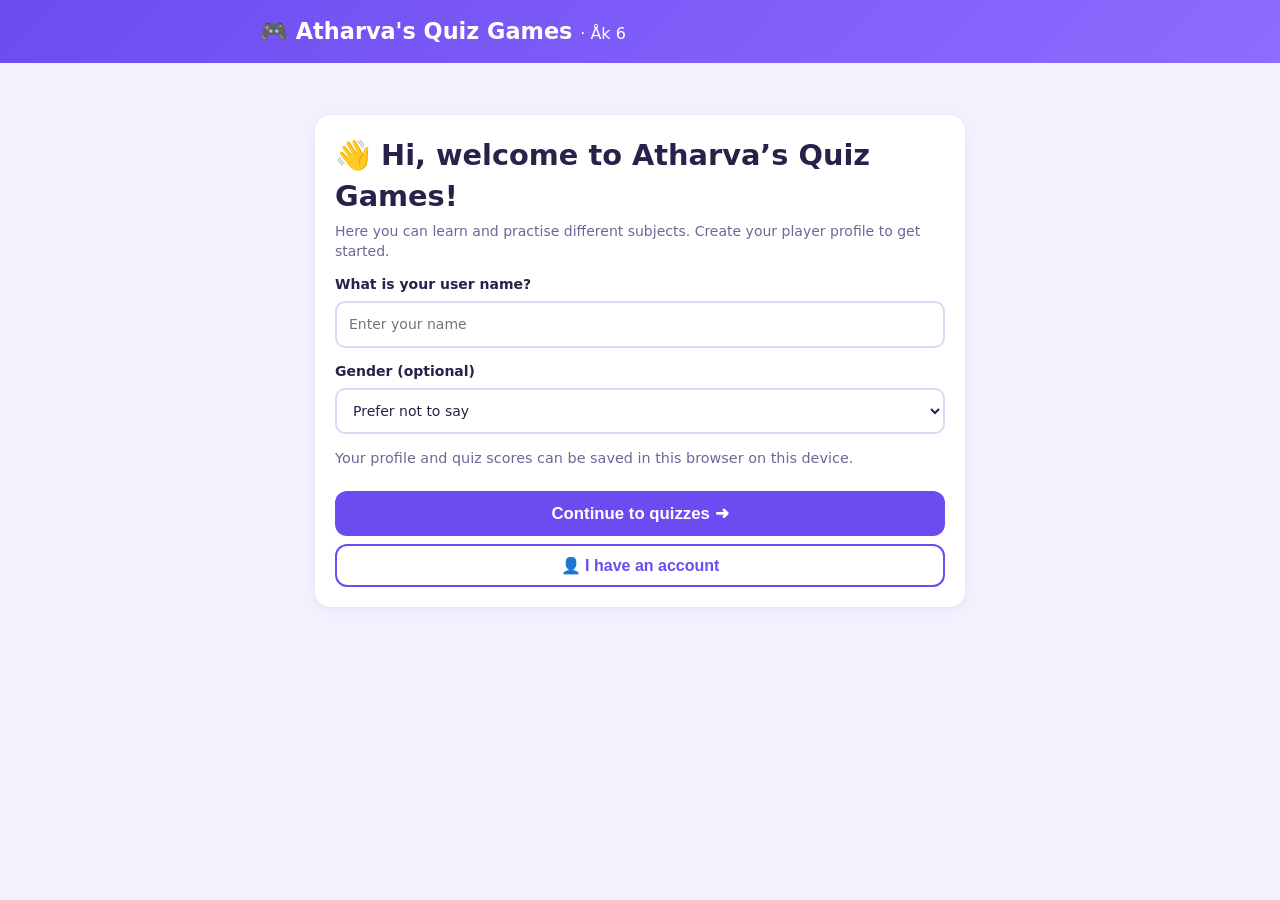
==== Atharva's Quiz Games.html @ 9f33b309 "Add files via upload" ====
<!doctype html><html><head><meta charset=utf8><meta name=viewport content="width=device-width,initial-scale=1"><style>:root{color-scheme:light}body{margin:0;padding:0;font:14px -apple-system,BlinkMacSystemFont,sans-serif;background:#fff;color:#000}img{max-width:100%}[hidden]:not([hidden=until-found i]){display:none!important}</style></head><body>
<!doctype html>
<html lang="en">
<head>
<meta charset="utf-8">
<meta name="viewport" content="width=device-width, initial-scale=1">
<title>Atharva's Quiz Games</title>
<style>
  :root{
    --bg:#f4f1ff; --card:#ffffff; --ink:#26224a; --muted:#6b6896;
    --brand:#6c4cf1; --brand-dark:#5338d1; --good:#1c9c5b; --good-bg:#e5f7ee;
    --bad:#d6403a; --bad-bg:#fdeceb; --line:#dcd7f5;
  }
  *{box-sizing:border-box}
  body{margin:0;font-family:system-ui,-apple-system,"Segoe UI",Roboto,sans-serif;background:var(--bg);color:var(--ink);line-height:1.4}
  header{background:linear-gradient(135deg,#6c4cf1,#8f6bff);color:#fff;padding:16px 20px}
  .top{max-width:760px;margin:0 auto;display:flex;flex-wrap:wrap;gap:12px;align-items:center;justify-content:space-between}
  h1{margin:0;font-size:1.4rem}
  .player{display:flex;align-items:center;gap:8px;background:rgba(255,255,255,.18);padding:8px 12px;border-radius:12px}
  .player label{font-size:.9rem}
  .player input{border:0;border-radius:8px;padding:8px 10px;font-size:1rem;width:170px;max-width:42vw}
  main{max-width:760px;margin:0 auto;padding:20px 16px 60px}
  .card{background:var(--card);border-radius:16px;padding:20px;box-shadow:0 2px 10px rgba(60,40,140,.08);margin-bottom:16px}
  h2{margin:0 0 6px}
  .sub{color:var(--muted);margin:0 0 14px}
  .menu-grid{display:grid;grid-template-columns:repeat(auto-fit,minmax(220px,1fr));gap:12px}
  .menu-item{border:2px solid var(--line);border-radius:14px;padding:16px;background:#fff;text-align:left;cursor:pointer;font:inherit;color:inherit}
  .menu-item:hover{border-color:var(--c,var(--brand));transform:translateY(-1px)}
  .menu-item .tag{display:inline-block;background:var(--c,var(--brand));color:#fff;font-size:.75rem;font-weight:700;padding:2px 8px;border-radius:99px;margin-bottom:6px}
  .menu-item strong{display:block;font-size:1.1rem}
  .menu-item span.d{color:var(--muted);font-size:.9rem}
  .q{border:2px solid var(--line);border-radius:14px;padding:14px;margin-bottom:14px}
  .q.right{border-color:var(--good);background:var(--good-bg)}
  .q.wrong{border-color:var(--bad);background:var(--bad-bg)}
  .q-title{font-size:1.2rem;font-weight:700;margin-bottom:10px}
  #readingPassage{border-left:5px solid #2b7bd9;background:var(--card, #fff)}
  .q-title small{display:block;color:var(--muted);font-weight:600;font-size:.85rem;margin-bottom:2px}
  .opts{display:grid;grid-template-columns:1fr 1fr;gap:10px}
  .opt{display:flex;align-items:center;gap:8px;border:2px solid var(--line);border-radius:12px;padding:12px;background:#fff;cursor:pointer;font-size:1.05rem}
  .opt:hover{border-color:var(--brand)}
  .opt input{accent-color:var(--brand);width:18px;height:18px;flex:none}
  .opt.selected{border-color:var(--brand);background:#efeaff}
  .opt.correct{border-color:var(--good);background:#d3f2e2}
  .opt.incorrect{border-color:var(--bad);background:#fbd9d7}
  .locked .opt{cursor:default}
  .fb{margin-top:10px;font-weight:600}
  .fb.good{color:var(--good)} .fb.bad{color:var(--bad)}
  button.primary{background:var(--brand);color:#fff;border:0;border-radius:12px;padding:12px 22px;font-size:1.05rem;font-weight:700;cursor:pointer}
  button.primary:hover{background:var(--brand-dark)}
  button.primary:disabled{opacity:.5;cursor:not-allowed}
  button.ghost{background:#fff;color:var(--brand);border:2px solid var(--brand);border-radius:12px;padding:10px 18px;font-size:1rem;font-weight:700;cursor:pointer}
  .actions{display:flex;flex-wrap:wrap;gap:10px;align-items:center}
  .hint{color:var(--muted);font-size:.95rem}
  .score{font-size:2.2rem;font-weight:800;margin:4px 0}
  .review li{margin-bottom:8px}
  .pad-tools{display:flex;flex-wrap:wrap;gap:8px;align-items:center;margin-bottom:10px}
  .sw{width:32px;height:32px;border-radius:50%;border:3px solid #fff;box-shadow:0 0 0 2px var(--line);cursor:pointer;padding:0}
  .sw.active{box-shadow:0 0 0 3px var(--brand)}
  .tbtn{border:2px solid var(--line);background:#fff;border-radius:10px;padding:6px 10px;font:inherit;font-size:.9rem;cursor:pointer;color:inherit}
  .tbtn.active{border-color:var(--brand);background:#efeaff}
  #padCanvas{display:block;width:100%;height:300px;background:#fff;border:2px dashed var(--line);border-radius:12px;touch-action:none;cursor:crosshair}
  .hidden{display:none}
  .welcome{max-width:650px;margin:32px auto}
  .welcome h2{font-size:1.8rem}
  .welcome label{display:block;font-weight:700;margin:14px 0 6px}
  .welcome input,.welcome select{width:100%;padding:12px;border:2px solid var(--line);border-radius:10px;font:inherit;background:#fff;color:var(--ink)}
  .welcome .small{font-size:.9rem;color:var(--muted)}
  .dash-nav{display:flex;flex-wrap:wrap;gap:8px;margin:0 0 16px}
  .stat-grid{display:grid;grid-template-columns:repeat(auto-fit,minmax(130px,1fr));gap:10px;margin:14px 0}
  .stat{background:#f3efff;border:1px solid var(--line);border-radius:12px;padding:14px}
  .stat strong{display:block;font-size:1.5rem}
  .data-table{width:100%;border-collapse:collapse;margin-top:12px}
  .data-table th,.data-table td{text-align:left;padding:10px 8px;border-bottom:1px solid var(--line)}
  .bar{height:12px;background:#e6e0ff;border-radius:99px;overflow:hidden;margin:8px 0}
  .bar span{display:block;height:100%;background:var(--brand);width:0%}
  @media (max-width:520px){.opts{grid-template-columns:1fr}}
.profile-avatar-wrap{display:flex;align-items:center;gap:14px;margin:10px 0 18px}.profile-avatar{width:76px;height:76px;border-radius:50%;object-fit:cover;border:3px solid var(--line)}.leader-avatar{width:42px;height:42px;border-radius:50%;object-fit:cover;vertical-align:middle}
  .acct{display:flex;align-items:center;gap:12px;border:2px solid var(--line);border-radius:12px;padding:10px;margin:8px 0;background:#fff}
  .acct img{width:48px;height:48px;border-radius:50%;object-fit:cover;flex:none}
  .acct .grow{flex:1;min-width:0}
  .acct.now{border-color:var(--brand);background:#efeaff}
  button.danger{background:#d6403a;color:#fff;border:0;border-radius:12px;padding:12px 22px;font-size:1.05rem;font-weight:700;cursor:pointer}
  button.danger:hover{background:#b8322d}
</style>
</head>
<body>
<header>
  <div class="top">
    <h1>🎮 Atharva's Quiz Games <span style="font-weight:400;font-size:1rem">· Åk 6</span></h1>
    <div class="player hidden" id="headerPlayer">
      <label for="playerName">👤 Player:</label>
      <input id="playerName" type="text" maxlength="30" placeholder="Type your name" autocomplete="off">
      <button type="button" id="switchAccountBtn" class="tbtn">👥 Accounts</button>
    </div>
  </div>
</header>

<main>
  <section id="welcome" class="card welcome">
    <h2>👋 Hi, welcome to Atharva’s Quiz Games!</h2>
    <p class="sub">Here you can learn and practise different subjects. Create your player profile to get started.</p>
    <form id="profileForm">
      <label for="welcomeName">What is your user name?</label>
      <input id="welcomeName" type="text" maxlength="30" placeholder="Enter your name" autocomplete="nickname" required>
      <label for="welcomeGender">Gender (optional)</label>
      <select id="welcomeGender">
        <option value="">Prefer not to say</option>
        <option value="Girl">Girl</option>
        <option value="Boy">Boy</option>
        <option value="Non-binary">Non-binary</option>
        <option value="Self-describe">I’d like to describe it myself</option>
      </select>
      <div id="selfGenderWrap" class="hidden">
        <label for="selfGender">How would you like to describe it?</label>
        <input id="selfGender" type="text" maxlength="30" placeholder="Optional">
      </div>
      <p class="small">Your profile and quiz scores can be saved in this browser on this device.</p>
      <button class="primary" id="continueBtn" type="submit" style="width:100%;margin-top:8px">Continue to quizzes ➜</button>
      <button class="ghost" id="haveAccountBtn" type="button" style="width:100%;margin-top:8px">👤 I have an account</button>
    </form>
    <div id="accountsBox" class="hidden" style="margin-top:18px">
      <h3 style="margin:0 0 4px">👥 Accounts on this device</h3>
      <p class="small">Tap an account to open it. New accounts you make are added here, and the old ones stay saved.</p>
      <div id="accountsList"></div>
      <h3 style="margin:18px 0 4px">🌍 All players</h3>
      <p class="small" id="onlineNote">Connecting…</p>
      <div id="onlineList"></div>
    </div>
  </section>

  <div id="appContent" class="hidden">
  <section id="menu" class="card">
    <h2 id="greeting">Choose a quiz</h2>
    <p class="sub" id="menuSub">Pick a subject to start. 10 questions, no timer – take your time!</p>
    <button class="ghost hidden" id="subjectsBtn" type="button" style="margin-bottom:14px">⬅ All subjects</button>
    <div class="dash-nav" aria-label="Player dashboard">
      <button class="ghost" type="button" data-panel="leaderboardPanel">🏆 Leaderboard</button>
      <button class="ghost" type="button" data-panel="xpPanel">⭐ XP & Levels</button>
      <button class="ghost" type="button" data-panel="profilePanel">👤 My Profile</button>
      <button class="ghost" type="button" data-panel="progressPanel">📊 My Progress</button>
    </div>
    <div class="menu-grid" id="menuGrid"></div>
  </section>

  <section id="dashboardPanel" class="card hidden">
    <div class="actions" style="justify-content:space-between"><h2 id="panelTitle">My dashboard</h2><button class="ghost" type="button" id="dashboardBack">⬅ Back to quizzes</button></div>
    <p class="sub" id="panelSub"></p>
    <div id="panelContent"></div>
  </section>

  <section id="quiz" class="hidden">
    <div class="card">
      <h2 id="quizTitle"></h2>
      <p class="sub" id="quizIntro"></p>
    </div>
    <div id="readingPassage" class="card hidden" style="margin-bottom:14px"><h3 id="readingTitle" style="margin-top:0"></h3><p id="readingText" style="white-space:pre-line;line-height:1.75;margin-bottom:0"></p></div>
    <form id="quizForm" onsubmit="return false"></form>
    <div class="card hidden" id="padCard">
      <h3 style="margin:0 0 10px">✏️ Sketch pad</h3>
      <div class="pad-tools">
        <button type="button" class="sw active" data-color="#26224a" style="background:#26224a" aria-label="Black pen"></button>
        <button type="button" class="sw" data-color="#d6403a" style="background:#d6403a" aria-label="Red pen"></button>
        <button type="button" class="sw" data-color="#2b7bd9" style="background:#2b7bd9" aria-label="Blue pen"></button>
        <button type="button" class="sw" data-color="#1c9c5b" style="background:#1c9c5b" aria-label="Green pen"></button>
        <button type="button" class="tbtn active" data-size="3">Thin</button>
        <button type="button" class="tbtn" data-size="6">Medium</button>
        <button type="button" class="tbtn" data-size="12">Thick</button>
        <button type="button" class="tbtn" id="padErase">🧽 Eraser</button>
        <button type="button" class="tbtn" id="padClear">🗑 Clear</button>
      </div>
      <canvas id="padCanvas"></canvas>
    </div>
    <div class="card actions">
      <button class="ghost hidden" id="backBtn" type="button">⬅ Back</button>
      <button class="primary" id="nextBtn" type="button" disabled>Next ➡</button>
      <button class="primary hidden" id="checkBtn" type="button" disabled>✅ Check answers</button>
      <button class="ghost hidden" id="againBtn" type="button">🔄 New quiz</button>
      <button class="ghost" id="padBtn" type="button">✏️ Sketch pad</button>
      <button class="ghost" id="menuBtn" type="button">⬅ Menu</button>
      <span class="hint" id="progress"></span>
    </div>
    <div class="card hidden" id="result">
      <div class="hint" id="resultName"></div>
      <div class="score" id="resultScore"></div>
      <p id="resultMsg"></p>
      <div id="reviewBox" class="hidden">
        <h3>Correct answers for your mistakes</h3>
        <ul class="review" id="reviewList"></ul>
      </div>
    </div>
  </section>
  </div>
</main>

<script>
(function(){
  var TOTAL = 10;
  var $ = function(id){ return document.getElementById(id); };
  var nameInput = $('playerName');
  var current = null, questions = [], checked = false;

  // ---------- helpers ----------
  function rnd(a, b){ return Math.floor(Math.random() * (b - a + 1)) + a; }
  function shuffle(arr){
    arr = arr.slice();
    for (var i = arr.length - 1; i > 0; i--) {
      var j = rnd(0, i), t = arr[i]; arr[i] = arr[j]; arr[j] = t;
    }
    return arr;
  }
  function fmt(n){ return n.toLocaleString('en-US'); }

  // ---------- question banks ----------
  // Each item: [question, correct answer, wrong 1, wrong 2, wrong 3]
  var BANKS = {};

  BANKS.no = [
    ["Vad kallas processen där växter omvandlar ljus, vatten och koldioxid till socker och syre?", "Fotosyntes", "Förbränning", "Avdunstning", "Matsmältning"],
    ["Vilken gas andas vi in som kroppen behöver?", "Syre", "Koldioxid", "Kväve", "Helium"],
    ["Vad kallas djur som bara äter växter?", "Växtätare", "Rovdjur", "Allätare", "Nedbrytare"],
    ["Vilket organ pumpar runt blodet i kroppen?", "Hjärtat", "Lungorna", "Levern", "Magsäcken"],
    ["Vid vilken temperatur kokar vatten (vid havsnivå)?", "100 °C", "90 °C", "80 °C", "120 °C"],
    ["Vad kallas det när vatten blir till is?", "Frysning", "Förångning", "Kondensation", "Smältning"],
    ["Vilken planet ligger närmast solen?", "Merkurius", "Venus", "Mars", "Jorden"],
    ["Vilken kraft drar föremål mot jordens mitt?", "Tyngdkraften", "Magnetism", "Friktion", "Elektricitet"],
    ["Vilken del av växten tar upp vatten ur jorden?", "Roten", "Bladet", "Blomman", "Stammen"],
    ["Vad står oftast först i en näringskedja?", "Växter", "Rovdjur", "Svampar", "Människor"],
    ["Vad bildas när solljus bryts i regndroppar?", "Regnbåge", "Åska", "Dimma", "Blixt"],
    ["Genom vilket av dessa kan ljud INTE färdas?", "Tomrum (vakuum)", "Luft", "Vatten", "Metall"],
    ["Vilket material leder elektricitet bra?", "Koppar", "Gummi", "Plast", "Trä"],
    ["Hur många ben har en insekt?", "6", "8", "4", "10"],
    ["I vilken enhet mäter man kraft?", "Newton", "Meter", "Gram", "Sekund"],
    ["Vad kallas tiden i livet då kroppen förändras från barn till vuxen?", "Puberteten", "Metamorfosen", "Växtperioden", "Fotosyntesen"],
    ["Vilken energiform har en cyklist som rullar fram?", "Rörelseenergi", "Lägesenergi", "Kärnenergi", "Ljusenergi"],
    ["Vilken energikälla är förnybar?", "Vindkraft", "Kol", "Olja", "Naturgas"],
    ["Vad kallas månens olika utseenden under en månad?", "Månfaser", "Årstider", "Solförmörkelser", "Tidvatten"],
    ["Vad orsakar årstiderna på jorden?", "Att jordaxeln lutar när jorden går runt solen", "Att jorden är närmare solen på sommaren", "Att månen flyttar sig", "Att solen blir starkare och svagare"]
  ];


  BANKS.biologi = [
    ["Vilken process gör att växter använder solljus för att bilda socker?", "Fotosyntes", "Förbränning", "Kondensation", "Nedbrytning"],
    ["Vilken del av växten tar främst upp vatten från marken?", "Rötterna", "Blommorna", "Bladen", "Frukten"],
    ["Vad kallas ett djur som äter både växter och djur?", "Allätare", "Växtätare", "Rovdjur", "Nedbrytare"],
    ["Vilken uppgift har lungorna?", "Att ta upp syre från luften", "Att pumpa runt blodet", "Att bryta ner maten", "Att rena blodet från alla ämnen"],
    ["Vad visar en näringskedja?", "Vem som äter vem i naturen", "Hur vatten rinner i en flod", "Hur väder förändras", "Hur berg bildas"],
    ["Vilka organismer hjälper till att bryta ner döda växter och djur?", "Svampar och bakterier", "Bara växtätare", "Bara fåglar", "Fjärilar och bin"],
    ["Vad kallas den plats där en art lever?", "Livsmiljö", "Kretslopp", "Näringsämne", "Klimatzon"],
    ["Vilket organ pumpar blod genom kroppen?", "Hjärtat", "Hjärnan", "Magsäcken", "Njurarna"],
    ["Vad är biologisk mångfald?", "Variationen av olika arter och livsmiljöer", "Antalet bilar i ett område", "Hur varmt det är på sommaren", "Mängden salt i havet"],
    ["Varför är pollinerande insekter viktiga för många växter?", "De hjälper växter att bilda frön och frukter", "De gör att växter inte behöver vatten", "De gör jorden till sten", "De hindrar allt fröbildande"]
  ];

  BANKS.fysik = [
    ["Vilken enhet används för att mäta kraft?", "Newton", "Meter", "Liter", "Gram"],
    ["Vad får en kompassnål att ställa in sig mot norr?", "Jordens magnetfält", "Ljudvågor", "Solens värme", "Lufttrycket"],
    ["Vilken energikälla är förnybar?", "Vindkraft", "Kol", "Olja", "Naturgas"],
    ["Vad behöver ljud för att kunna färdas?", "Ett material, till exempel luft eller vatten", "Alltid vakuum", "Bara solljus", "Bara elektricitet"],
    ["Vad händer med de flesta material när de värms upp?", "De utvidgar sig", "De försvinner", "De blir alltid magnetiska", "De får ingen förändring alls"],
    ["Vilken kraft gör att föremål faller mot marken?", "Tyngdkraft", "Friktion", "Magnetism", "Luftmotstånd"],
    ["Vad kallas energi som ett föremål har på grund av sin rörelse?", "Rörelseenergi", "Lägesenergi", "Kemisk energi", "Ljudenergi"],
    ["Vilket material leder elektricitet bra?", "Koppar", "Gummi", "Plast", "Torrt trä"],
    ["Vad händer med ljuset när det studsar mot en spegel?", "Det reflekteras", "Det fryser", "Det förvandlas till ljud", "Det försvinner alltid"],
    ["Varför har vi årstider på jorden?", "Jordaxeln lutar när jorden kretsar runt solen", "Månen täcker solen varje årstid", "Solen slocknar på vintern", "Jorden slutar rotera på vintern"]
  ];

  BANKS.kemi = [
    ["Vilka tre former kan vatten vanligtvis finnas i?", "Fast, flytande och gas", "Metall, sten och trä", "Syra, salt och sand", "Ljus, ljud och värme"],
    ["Vad kallas det när flytande vatten blir till vattenånga?", "Avdunstning", "Frysning", "Smältning", "Kondensation"],
    ["Vilket av följande är ett grundämne?", "Syre", "Vatten", "Koksalt", "Socker"],
    ["Vad är en blandning?", "Två eller flera ämnen som finns tillsammans", "Ett ämne som alltid består av en sorts atom", "Bara rent vatten", "Ett ämne utan partiklar"],
    ["Vad händer när is smälter?", "Den övergår från fast form till flytande form", "Den blir till syre", "Den övergår direkt till sten", "Den blir alltid varmare än kokande vatten"],
    ["Vilken gas behöver människor för cellernas förbränning?", "Syre", "Helium", "Vätgas", "Neon"],
    ["Vad är pH-skalan till för?", "Att beskriva hur surt eller basiskt något är", "Att mäta längd", "Att mäta ljudstyrka", "Att räkna atomer i ett rum"],
    ["Vilket ämne bildas när järn rostar tillsammans med syre och vatten?", "Rost", "Socker", "Koksalt", "Koldioxid"],
    ["Vad kallas ett ämne som består av bara en sorts atomer?", "Grundämne", "Lösning", "Blandning", "Legering"],
    ["Vilken metod kan användas för att skilja sand från vatten?", "Filtrering", "Magnetisering", "Frysning av sanden", "Ljudisolering"]
  ];

  BANKS.noak6 = [
    ["Vad är en atom?", "En mycket liten byggsten som ämnen består av", "En sorts cell som bara finns i växter", "En energikälla i vinden", "En del av en näringskedja"],
    ["Vad kallas det när vatten cirkulerar mellan hav, luft och land?", "Vattnets kretslopp", "Kretsloppet för järn", "Näringskedjan", "Fotosyntesen"],
    ["Vilken gas tar växter upp vid fotosyntesen?", "Koldioxid", "Helium", "Vätgas", "Neon"],
    ["Vad mäter man temperatur med?", "Termometer", "Våg", "Kompass", "Stoppur"],
    ["Vilket av dessa är ett exempel på en kemisk reaktion?", "Järn rostar", "Is smälter", "Vatten fryser", "Papper klipps i bitar"],
    ["Vad händer i en enkel elektrisk krets när strömbrytaren öppnas?", "Strömmen bryts", "Batteriet blir större", "Lampan får mer ström", "Ledningarna blir till magneter"],
    ["Vad är ett ekosystem?", "Levande organismer och deras miljö som samspelar", "Bara alla djur i en djurpark", "En karta över jordens berg", "Ett ämne i ett laboratorium"],
    ["Vad kallas en förändring där ett ämne blir ett annat ämne?", "Kemisk reaktion", "Smältning", "Avdunstning", "Ljudreflektion"],
    ["Vilken energiform kommer direkt från solen och kan få solceller att producera el?", "Ljusenergi", "Ljudenergi", "Rörelseenergi från månen", "Kärnenergi från jorden"],
    ["Vilket är ett sätt att minska människans klimatpåverkan?", "Använda energi effektivare och välja förnybar energi", "Slösa mer elektricitet", "Bränna mer kol", "Kasta allt avfall i naturen"]
  ];


  BANKS.geografi = [
    ["Vad visar en karta?", "Platser och områden", "Bara väder", "Bara historia", "Bara befolkning"],
    ["Vad kallas jordens modell?", "Globus", "Kompass", "Termometer", "Kikare"],
    ["Vilken världsdel ligger Sverige i?", "Europa", "Asien", "Afrika", "Sydamerika"],
    ["Vad är ekvatorn?", "En tänkt linje runt jordens mitt", "En flod i Europa", "Ett berg i Sverige", "En sorts karta"],
    ["Vad visar en kartas teckenförklaring?", "Vad symbolerna betyder", "Hur gammal kartan är", "Vem som bor där", "Vädret i morgon"],
    ["Vilket väderstreck ligger oftast överst på en vanlig karta?", "Norr", "Söder", "Öster", "Väster"],
    ["Vad är en naturresurs?", "Något från naturen som människor använder", "En sorts stad", "En karta över vägar", "Ett politiskt parti"],
    ["Vad kallas människor som flyttar från landsbygd till stad?", "Urbanisering", "Nederbörd", "Erosion", "Industrialisering"],
    ["Vilken är världens största ocean?", "Stilla havet", "Atlanten", "Indiska oceanen", "Norra ishavet"],
    ["Vad beskriver klimat?", "Vädret under lång tid", "Vädret just denna minut", "Bara vindstyrkan", "Bara temperaturen en dag"]
  ];

  BANKS.religion = [
    ["Vilka räknas ofta som de fem världsreligionerna?", "Kristendom, islam, judendom, hinduism och buddhism", "Kristendom, demokrati, islam, historia och hinduism", "Judendom, geografi, buddhism, fysik och islam", "Hinduism, kemi, islam, buddhism och politik"],
    ["Vad heter kristendomens heliga skrift?", "Bibeln", "Koranen", "Toran", "Vedaskrifterna"],
    ["Vad heter islams heliga bok?", "Koranen", "Bibeln", "Toran", "Tripitaka"],
    ["Vad heter judendomens heliga skrift?", "Toran", "Koranen", "Bibeln", "Tripitaka"],
    ["Vilken religion förknippas med högtiden Diwali?", "Hinduism", "Kristendom", "Judendom", "Islam"],
    ["Vad kallas buddhismens grundare?", "Buddha", "Jesus", "Muhammed", "Mose"],
    ["Vad är en moské?", "En plats där muslimer samlas för bön", "En judisk helig skrift", "En kristen högtid", "En buddhistisk symbol"],
    ["Vad är en synagoga?", "En judisk gudstjänstlokal", "En kyrka", "En moské", "Ett hinduiskt tempel"],
    ["Vad betyder religionsfrihet?", "Att människor får välja och utöva religion eller avstå", "Att alla måste ha samma religion", "Att religion bara får finnas hemma", "Att staten väljer religion åt alla"],
    ["Vad är en högtid?", "En särskild dag eller period som firas", "En typ av karta", "En lag i riksdagen", "En naturresurs"]
  ];

  BANKS.hallbar = [
    ["Vad betyder hållbar utveckling?", "Att möta dagens behov utan att förstöra framtida generationers möjligheter", "Att använda alla resurser så snabbt som möjligt", "Att bara bygga fler vägar", "Att sluta samarbeta mellan länder"],
    ["Vilka brukar vara de tre delarna av hållbar utveckling?", "Ekologisk, social och ekonomisk", "Lokal, digital och historisk", "Varm, kall och tempererad", "Politisk, geografisk och språklig"],
    ["Vilket är ett exempel på återbruk?", "Använda en sak igen i stället för att slänga den", "Köpa nytt varje dag", "Slänga allt i restavfall", "Låta lampor vara tända i tomma rum"],
    ["Vilken energikälla är förnybar?", "Vindkraft", "Kol", "Olja", "Naturgas"],
    ["Varför är biologisk mångfald viktig?", "Den hjälper ekosystem att fungera och bli mer tåliga", "Den gör att alla arter blir likadana", "Den stoppar allt väder", "Den gör naturresurser obegränsade"],
    ["Vad kan minska matsvinn?", "Planera inköp och ta vara på rester", "Köpa mer mat än man behöver", "Slänga mat efter varje måltid", "Förvara all mat utan hänsyn till datum"],
    ["Vad är en växthusgas?", "En gas som håller kvar värme i atmosfären", "En gas som bara finns i växthus", "En gas som stoppar allt solljus", "En gas som gör vatten till salt"],
    ["Vilket transportsätt ger oftast lägre utsläpp per person på korta resor?", "Gå eller cykla", "Åka ensam i bil", "Flyga", "Köra motorcykel ensam"],
    ["Vad innebär rättvis handel i stora drag?", "Att försöka ge producenter rimliga villkor och ersättning", "Att alltid välja den billigaste varan", "Att stoppa all handel", "Att bara köpa lokala saker"],
    ["Vilket av FN:s globala mål handlar om rent vatten och sanitet?", "Mål 6", "Mål 2", "Mål 10", "Mål 16"]
  ];

  BANKS.ak6 = [
    ["Vad heter Sveriges lagstiftande församling?", "Riksdagen", "Regeringen", "Högsta domstolen", "Polisen"],
    ["Hur ofta hålls val till Sveriges riksdag?", "Vart fjärde år", "Varje år", "Vartannat år", "Vart sjätte år"],
    ["Vad innebär demokrati?", "Folket kan påverka genom val och andra demokratiska rättigheter", "En person bestämmer allt", "Ingen får uttrycka åsikter", "Lagar gäller bara ibland"],
    ["Vad handlar barnkonventionen om?", "Barns rättigheter", "Regler för handel mellan vuxna", "Hur man ritar kartor", "Regler för sport"],
    ["Ungefär när var vikingatiden i Norden?", "800–1050 e.Kr.", "100–400 f.Kr.", "1500–1700", "1900-talet"],
    ["Vilken kung blev kung i Sverige år 1523?", "Gustav Vasa", "Karl XII", "Oscar II", "Gustav III"],
    ["Vad kallas perioden då fabriker och maskiner förändrade samhället?", "Industrialiseringen", "Vikingatiden", "Medeltiden", "Istiden"],
    ["Vad är en kommun?", "Ett lokalt område med egen politisk styrning", "En världsdel", "En domstol i hela Europa", "En religion"],
    ["Vad är FN:s huvudsyfte?", "Att främja fred och samarbete mellan länder", "Att bestämma alla länders lagar", "Att styra alla skolor", "Att ordna alla val"],
    ["Vad betyder mänskliga rättigheter?", "Grundläggande rättigheter som alla människor har", "Rättigheter som bara vissa människor har", "Regler som bara gäller barn", "Lagar som bara gäller i Sverige"]
  ];

  BANKS.so = [
    ["Vad heter Sveriges huvudstad?", "Stockholm", "Göteborg", "Malmö", "Uppsala"],
    ["Vilken är Sveriges största sjö?", "Vänern", "Vättern", "Mälaren", "Siljan"],
    ["Vilket hav ligger öster om Sverige?", "Östersjön", "Nordsjön", "Atlanten", "Medelhavet"],
    ["Vad heter Sveriges högsta berg?", "Kebnekaise", "Åreskutan", "Sylarna", "Städjan"],
    ["Vilket folk har traditionellt arbetat som renskötare i norra Sverige?", "Samerna", "Finnarna", "Romerna", "Vikingarna"],
    ["Ungefär när var vikingatiden?", "800–1050 e.Kr.", "100–400 f.Kr.", "1500–1700", "1900-talet"],
    ["Vilken kung blev Sveriges kung 1523?", "Gustav Vasa", "Karl XII", "Gustav II Adolf", "Oscar II"],
    ["Hur ofta är det val till riksdagen?", "Vart fjärde år", "Varje år", "Vart tionde år", "Vart andra år"],
    ["Vad heter Sveriges lagstiftande församling?", "Riksdagen", "Regeringen", "Kommunfullmäktige", "Högsta domstolen"],
    ["Vem är Sveriges statschef?", "Kungen", "Statsministern", "Talmannen", "Landshövdingen"],
    ["Vad är Norges huvudstad?", "Oslo", "Bergen", "Helsingfors", "Köpenhamn"],
    ["Vad är Finlands huvudstad?", "Helsingfors", "Åbo", "Tammerfors", "Reykjavik"],
    ["Hur många kontinenter brukar man räkna?", "7", "5", "6", "9"],
    ["Vilken kontinent är störst till ytan?", "Asien", "Afrika", "Europa", "Nordamerika"],
    ["Vad är FN:s huvuduppgift?", "Att arbeta för fred och samarbete mellan länder", "Att sälja varor", "Att arrangera OS", "Att bestämma Sveriges lagar"],
    ["Vad handlar barnkonventionen om?", "Att alla barn har rättigheter", "Att barn måste arbeta", "Att bara pojkar får gå i skolan", "Att barn bestämmer lagarna"],
    ["Vad kallas ett styrelseskick där folket väljer ledare genom val?", "Demokrati", "Diktatur", "Anarki", "Envälde"],
    ["Vad heter judendomens heliga skrift?", "Toran", "Koranen", "Bibeln", "Vedaskrifterna"],
    ["Vad heter islams heliga bok?", "Koranen", "Bibeln", "Toran", "Tripitaka"],
    ["Vilken religion grundades av Buddha?", "Buddhism", "Hinduism", "Islam", "Kristendom"],
    ["Vilket land har Paris som huvudstad?", "Frankrike", "Italien", "Spanien", "Tyskland"],
    ["Hur många län är Sverige indelat i?", "21", "15", "25", "30"],
    ["Vad kallas perioden på 1800-talet då fabriker och maskiner tog över i Sverige?", "Industrialiseringen", "Vikingatiden", "Istiden", "Stormaktstiden"]
  ];

  BANKS.svenska = [
    ["Vilket ord är ett substantiv?", "bord", "springa", "snabb", "snabbt"],
    ["Vilket ord är ett verb?", "springer", "hund", "grön", "under"],
    ["Vilket ord är ett adjektiv?", "stor", "bil", "ätit", "och"],
    ["Vilket ord betyder ungefär samma som \"glad\"?", "lycklig", "ledsen", "arg", "trött"],
    ["Vad är motsatsen till \"stark\"?", "svag", "snabb", "stor", "hård"],
    ["Vilket ord är rättstavat?", "kyckling", "chyckling", "tjyckling", "kyckkling"],
    ["Vilken ordklass är ordet \"och\"?", "Konjunktion", "Substantiv", "Verb", "Adjektiv"],
    ["Vilket ord rimmar på \"katt\"?", "hatt", "fisk", "bok", "mus"],
    ["Vilket skiljetecken sätter man sist i en fråga?", "Frågetecken", "Punkt", "Kommatecken", "Utropstecken"],
    ["Vilken tid är meningen \"Jag åt frukost igår\"?", "Dåtid", "Nutid", "Framtid", "Imperativ"],
    ["Vad är plural av \"en bok\"?", "böcker", "boker", "bokar", "bokor"],
    ["Vilket ord är ett sammansatt ord?", "skolväska", "och", "snabbt", "springer"],
    ["Vad är plural av \"en flicka\"?", "flickor", "flickar", "flickan", "flickors"],
    ["Vilken mening är rätt skriven?", "Jag har inte gjort läxan.", "Jag har inte gjorde läxan.", "Jag har inte göra läxan.", "Jag inte har gjort läxan."],
    ["Vad kallas den som skriver en bok?", "Författare", "Illustratör", "Förläggare", "Bibliotekarie"],
    ["Vad ska en mening börja med?", "Stor bokstav", "Liten bokstav", "Siffra", "Kommatecken"],
    ["Vad är motsatsen till \"tidig\"?", "sen", "snabb", "ung", "kort"],
    ["Vilket ord betyder ungefär samma som \"snabb\"?", "rask", "långsam", "trött", "stor"],
    ["Vilket ord är ett adverb?", "snabbt", "snabb", "snabba", "snabbhet"],
    ["Vilket ord är ett pronomen?", "hon", "bord", "gå", "stor"]
  ];

  BANKS.engelska = [
    ["What is \"hund\" in English?", "dog", "cat", "horse", "cow"],
    ["Which word means \"tack\"?", "thanks", "sorry", "please", "hello"],
    ["Choose the correct word: She ___ a student.", "is", "are", "am", "be"],
    ["What is the opposite of \"big\"?", "small", "tall", "old", "fast"],
    ["What is the past tense of \"go\"?", "went", "goed", "gone", "going"],
    ["What is the plural of \"child\"?", "children", "childs", "childes", "childrens"],
    ["What is \"vecka\" in English?", "week", "weak", "wick", "month"],
    ["Which word is a colour?", "blue", "chair", "run", "happy"],
    ["Choose the correct word: I ___ breakfast every morning.", "eat", "eats", "eating", "ate"],
    ["What is \"tisdag\" in English?", "Tuesday", "Thursday", "Wednesday", "Monday"],
    ["Which one is a fruit?", "apple", "carrot", "potato", "bread"],
    ["Choose the correct word: There ___ two books on the table.", "are", "is", "am", "be"],
    ["What is \"skola\" in English?", "school", "shoe", "ship", "shop"],
    ["What does \"beautiful\" mean in Swedish?", "vacker", "stor", "liten", "gammal"],
    ["Which word means \"igår\"?", "yesterday", "tomorrow", "today", "tonight"],
    ["Choose the correct word: He ___ football every Saturday.", "plays", "play", "playing", "played"],
    ["Which number is \"fifteen\"?", "15", "50", "5", "14"],
    ["What is \"fönster\" in English?", "window", "door", "wall", "floor"],
    ["Choose the correct word: ___ old are you?", "How", "What", "Who", "Where"],
    ["What is the past tense of \"buy\"?", "bought", "buyed", "boughten", "buying"],
    ["Which sentence is correct?", "I have two brothers.", "I has two brothers.", "I haves two brothers.", "I am two brothers."]
  ];

  BANKS.teknik = [
    ["Vilken enkel maskin är en sax?", "Hävstång", "Lutande plan", "Skruv", "Hjul"],
    ["Vilken enkel maskin är en rutschkana?", "Lutande plan", "Hävstång", "Kil", "Remskiva"],
    ["Vad gör en strömbrytare?", "Bryter eller sluter en elektrisk krets", "Skapar el", "Lagrar el", "Mäter el"],
    ["Vilket material leder elektricitet bäst?", "Metall", "Plast", "Gummi", "Trä"],
    ["Vad kallas en serie instruktioner för att lösa ett problem?", "Algoritm", "Virus", "Skärm", "Kabel"],
    ["Vad betyder det att programmera?", "Att skriva instruktioner som en dator följer", "Att reparera en dator", "Att köpa ett spel", "Att ladda en mobil"],
    ["Vilken form är starkast i konstruktioner som broar?", "Triangeln", "Kvadraten", "Cirkeln", "Rektangeln"],
    ["Vad gör ett batteri?", "Lagrar energi som kan ge elektrisk ström", "Är en slags magnet", "Är en kabel", "Är ett lysrör"],
    ["Vad måste en elektrisk krets vara för att lampan ska lysa?", "Sluten", "Öppen", "Avbruten", "Avstängd"],
    ["Vad används kugghjul till?", "Att överföra rörelse", "Att skapa ljud", "Att lysa", "Att kyla"],
    ["Vilket av dessa sorterar man som metallförpackning?", "Konservburk", "Mjölkkartong", "Plastflaska", "Tidning"],
    ["Vad uppfann Alfred Nobel?", "Dynamit", "Telefonen", "Glödlampan", "Ångmaskinen"],
    ["Vem brukar tillskrivas uppfinningen av telefonen?", "Alexander Graham Bell", "Thomas Edison", "Alfred Nobel", "Isaac Newton"],
    ["Vad kallas den första testversionen av en produkt?", "Prototyp", "Reklam", "Förpackning", "Garanti"],
    ["Vilken energikälla använder solceller?", "Solljus", "Vind", "Vatten", "Kol"],
    ["Vad gör en generator?", "Omvandlar rörelseenergi till elektricitet", "Gör el till värme", "Tar bort el", "Mäter el"],
    ["Vad används en hävstång till?", "Att förstärka kraften, t.ex. lyfta tunga saker", "Att ge ljus", "Att lagra el", "Att mäta tid"],
    ["Vilket av dessa är ett lutande plan?", "En ramp", "En cykel", "En lampa", "En sax"],
    ["I vilken enhet mäter man elektrisk spänning?", "Volt", "Ampere", "Meter", "Kilo"],
    ["I vilken enhet mäter man strömstyrka?", "Ampere", "Volt", "Gram", "Liter"]
  ];

  // Läsförståelse: a new random text is selected every time the category is opened.
  var READING_PASSAGES = [
    {title:'Den försvunna nyckeln', text:'När Mira kom hem från skolan märkte hon att nyckeln till cykelförrådet var borta. Hon tömde ryggsäcken på hallgolvet och letade mellan böcker, pennor och gympakläder. Nyckeln fanns inte där. Mira försökte minnas när hon hade använt den senast. På morgonen hade hon låst cykeln och sedan stoppat nyckeln i jackfickan. Hon tog fram jackan och kände i fickan, men den var tom. Då ringde hennes kompis Sam och berättade att han hade hittat en nyckel vid skolans cykelställ. Mira cyklade tillbaka med sin mamma. Nyckeln låg i Sams hand, och Mira tackade honom glatt.', questions:[
      ['Vad upptäckte Mira när hon kom hem?','Att nyckeln var borta','Att cykeln var trasig','Att hon glömt sin ryggsäck','Att Sam hade ringt läraren'],
      ['Var letade Mira först?','I ryggsäcken','I kylskåpet','Under cykeln','I klassrummet'],
      ['När hade hon senast använt nyckeln?','På morgonen när hon låste cykeln','På kvällen dagen innan','Efter skolan','På helgen'],
      ['Var brukade hon ha nyckeln?','I jackfickan','I pennfodralet','I skorna','I cykelkorgen'],
      ['Vem ringde Mira?','Sam','Hennes lärare','Hennes granne','Hennes pappa'],
      ['Var hittades nyckeln?','Vid skolans cykelställ','I matsalen','På biblioteket','Utanför Miras hus'],
      ['Hur kände sig Mira när hon fick tillbaka nyckeln?','Glad och tacksam','Arg och besviken','Rädd och orolig','Trött och uttråkad'] ]},
    {title:'En dag vid sjön', text:'På lördagen åkte familjen till en liten sjö nära skogen. Vädret var varmt, men några moln syntes långt borta. Pappa bredde ut en filt medan Noor och hennes lillebror letade efter platta stenar vid vattenkanten. De kastade stenarna så att de studsade över ytan. Efter en stund såg Noor en fågel som dök ner i vattnet och kom upp med en liten fisk. Mamma påminde barnen om att inte lämna något skräp efter sig. Innan de åkte hem samlade de ihop allt papper och alla förpackningar. Noor tyckte att utflykten varit fin, särskilt eftersom de hade hjälpt till att hålla platsen ren.', questions:[
      ['Vilken dag åkte familjen till sjön?','Lördag','Måndag','Onsdag','Söndag kväll'],
      ['Var låg sjön?','Nära skogen','Mitt i staden','Bakom skolan','Vid havet'],
      ['Vad letade Noor och hennes bror efter?','Platta stenar','Snäckor','Svampar','Fjädrar'],
      ['Vad gjorde fågeln?','Dök och fångade en fisk','Byggde ett bo','Flög in i skogen','Simmade till stranden'],
      ['Vad påminde mamma barnen om?','Att inte lämna skräp','Att inte bada','Att mata fåglarna','Att samla stenar i en påse'],
      ['Vad gjorde familjen innan de åkte hem?','Samlade ihop skräpet','Tände en brasa','Byggde en brygga','Plockade blommor'],
      ['Varför tyckte Noor att utflykten var extra fin?','De hjälpte till att hålla platsen ren','De fick köpa glass','De hittade en skatt','Det började snöa'] ]},
    {title:'Bibliotekets hemliga hörn', text:'Leo brukade gå till biblioteket efter skolan på tisdagar. En dag upptäckte han en smal dörr bakom en hög bokhylla. Dörren stod lite på glänt, och genom springan kunde han se ett litet rum med en fåtölj och en lampa. Bibliotekarien berättade att rummet tidigare hade varit en läsplats för barn, men att det sällan användes numera. Leo frågade om han fick göra i ordning det. Under flera veckor hjälpte han till att sortera böcker, lägga dit kuddar och sätta upp teckningar. När rummet öppnade kom många barn dit för att läsa i lugn och ro. Leo var stolt över att ha gjort biblioteket lite mysigare.', questions:[
      ['När brukade Leo gå till biblioteket?','På tisdagar efter skolan','Varje morgon','På söndagskvällar','På fredagar före skolan'],
      ['Vad upptäckte han bakom bokhyllan?','En smal dörr','Ett fönster','En trappa','En låda med leksaker'],
      ['Vad fanns i det lilla rummet?','En fåtölj och en lampa','Ett skrivbord och en dator','En säng och ett skåp','En soffa och en tv'],
      ['Vad hade rummet varit tidigare?','En läsplats för barn','Ett personalrum','Ett förråd för mat','Ett klassrum'],
      ['Hur hjälpte Leo till?','Han sorterade böcker och gjorde rummet fint','Han målade hela biblioteket','Han byggde en ny bokhylla','Han lånade hem alla böcker'],
      ['Vad hände när rummet öppnade?','Många barn kom dit för att läsa','Biblioteket stängde','Alla böcker försvann','Rummet blev ett café'],
      ['Hur kände sig Leo?','Stolt','Besviken','Förvirrad','Rädd'] ]},
    {title:'Robotklubben', text:'Skolan startade en robotklubb där eleverna fick bygga små robotar. Amina ville vara med eftersom hon gillade att lösa problem. Den första roboten skulle följa en svart linje på golvet. Gruppen monterade sensorer under roboten, men den svängde åt fel håll varje gång linjen böjde sig. I stället för att ge upp testade eleverna olika inställningar och skrev om en del av programmet. Till slut följde roboten hela banan utan att stanna. Läraren förklarade att misstag är en viktig del av lärandet. Amina gick hem och berättade att hon hade lärt sig mer av försöken än av att bara läsa instruktionerna.', questions:[
      ['Varför ville Amina vara med i robotklubben?','Hon gillade att lösa problem','Hon ville slippa lektioner','Hon behövde låna en dator','Hon ville vinna en tävling direkt'],
      ['Vad skulle roboten följa?','En svart linje','En röd boll','En ljudsignal','En blå lampa'],
      ['Var monterade gruppen sensorerna?','Under roboten','På väggen','På robotens tak','På golvet bredvid banan'],
      ['Vad gick fel i början?','Roboten svängde åt fel håll','Roboten blev för stor','Linjen försvann','Batteriet var för tungt'],
      ['Vad gjorde eleverna när det inte fungerade?','Testade inställningar och ändrade programmet','Slutade direkt','Köpte en ny robot','Bad någon annan göra allt'],
      ['Vad sa läraren om misstag?','De är en viktig del av lärandet','De betyder att man inte kan lära sig','De ska alltid undvikas','De spelar ingen roll alls'],
      ['Vad lärde sig Amina?','Att hon lärde sig mycket genom att försöka','Att instruktioner aldrig behövs','Att robotar inte kan följa linjer','Att programmering är omöjligt'] ]},
    {title:'Växthuset på taket', text:'På taket till ett högt hus i staden fanns ett litet växthus. Där odlade grannarna tomater, sallad och örter tillsammans. Varje familj hade en egen odlingslåda, men alla hjälptes åt att vattna när det var varmt. En sommar blev det ovanligt torrt och vattnet behövde användas försiktigt. Barnen föreslog att de skulle samla regnvatten i tunnor när det kom en skur. De satte också små skyltar på plantorna så att alla visste vad som växte var. När tomaterna blev mogna ordnade grannarna en gemensam middag. De upptäckte att odlingen inte bara gav mat, utan också gjorde att människor som knappt kände varandra började prata och samarbeta.', questions:[
      ['Var låg växthuset?','På taket till ett hus','I en källare','Vid en strand','I skolans matsal'],
      ['Vad odlade grannarna?','Tomater, sallad och örter','Äpplen och päron','Vete och ris','Bara blommor'],
      ['Hur hjälptes familjerna åt?','De vattnade när det var varmt','De köpte nya lådor varje vecka','De flyttade plantorna varje dag','De stängde växthuset på sommaren'],
      ['Varför behövde vattnet användas försiktigt?','Sommaren var ovanligt torr','Växthuset var för kallt','Det regnade hela tiden','Tunnorna var för stora'],
      ['Vad föreslog barnen?','Att samla regnvatten i tunnor','Att sluta odla','Att bara köpa grönsaker','Att ta bort skyltarna'],
      ['Vad gjorde grannarna när tomaterna var mogna?','Ordna en gemensam middag','Sålde hela huset','Byggde ett nytt tak','Slängde tomaterna'],
      ['Vad gav odlingen förutom mat?','Gemenskap och samarbete','Mer trafik','Färre samtal','Mindre dagsljus'] ]},
    {title:'Tåget som väntade', text:'När Elias kom till stationen visade tavlan att tåget var försenat med tjugo minuter. Först suckade han, eftersom han skulle träffa sin kusin och redan var lite sen. Han satte sig på en bänk och såg en äldre man försöka lyfta en tung resväska upp på hyllan. Elias frågade om han kunde hjälpa till och lyfte väskan på plats. Mannen tackade och berättade att han skulle besöka sitt barnbarn. Medan de pratade ropade högtalaren ut att tåget snart skulle komma. Elias upptäckte att väntan inte känts lika lång som han trott. Han skickade ett meddelande till sin kusin och gick sedan mot perrongen.', questions:[
      ['Hur länge var tåget försenat?','Tjugo minuter','Fem minuter','En timme','Två timmar'],
      ['Vem skulle Elias träffa?','Sin kusin','Sin lärare','En läkare','Sin granne'],
      ['Vad försökte den äldre mannen göra?','Lyfta en tung resväska','Hitta sin hund','Läsa en karta','Köpa en biljett åt Elias'],
      ['Hur hjälpte Elias mannen?','Han lyfte väskan på hyllan','Han bar mannen till tåget','Han köpte en ny väska','Han ringde polisen'],
      ['Vem skulle mannen besöka?','Sitt barnbarn','Sin chef','En gammal lärare','Sin kusin'],
      ['Vad meddelade högtalaren?','Att tåget snart skulle komma','Att stationen skulle stänga','Att alla tåg var inställda','Att Elias hade tappat sin biljett'],
      ['Varför kändes väntan kortare?','Elias pratade med mannen och hjälpte honom','Han somnade på bänken','Han gick hem igen','Tåget kom direkt'] ]},
    {title:'Skolans bytesdag', text:'Klass 6B bestämde sig för att ordna en bytesdag. I stället för att köpa nya saker kunde eleverna ta med böcker, spel och kläder som de inte längre använde. För varje sak behövde de kontrollera att den var hel och ren. På dagen ställdes borden upp i skolans aula och eleverna fick byta till sig något annat. Några tog med sig saker hem, medan andra valde att skänka det som blev över till en lokal hjälporganisation. Läraren pratade om hur återanvändning kan minska avfall och spara resurser. Efteråt tyckte klassen att det hade varit roligt att ge gamla saker en ny chans.', questions:[
      ['Vad ordnade klass 6B?','En bytesdag','En idrottstävling','En konsert','En filmkväll'],
      ['Vilka saker fick eleverna ta med?','Böcker, spel och kläder','Bara mat','Bara skolbänkar','Nya mobiltelefoner'],
      ['Vad skulle de kontrollera före bytet?','Att sakerna var hela och rena','Att sakerna var dyra','Att allt var av samma färg','Att sakerna var nya'],
      ['Var stod borden?','I skolans aula','I gymnastiksalen','På skolgårdens tak','I bibliotekets källare'],
      ['Vad gjorde några elever med saker som blev över?','Skänkte dem till en hjälporganisation','Slängde allt i skogen','Gömde dem i klassrummet','Tog med dem till matsalen'],
      ['Vad kan återanvändning bidra till?','Mindre avfall och sparade resurser','Mer skräp','Fler inköp','Större vattenförbrukning varje gång'],
      ['Hur tyckte klassen att dagen hade varit?','Rolig och meningsfull','Tråkig och onödig','Läskig','För svår att förstå'] ]},
    {title:'Stjärnorna ovanför oss', text:'En klar kväll gick Farah och hennes morfar ut på balkongen för att titta på stjärnorna. Morfar tog fram en enkel stjärnkarta och visade hur man kunde hitta Karlavagnen. Farah trodde först att stjärnorna låg nära varandra, men morfar förklarade att de kan befinna sig på mycket olika avstånd från jorden. Ljuset från vissa stjärnor har rest i många år innan det når våra ögon. De släckte balkonglampan för att se himlen tydligare. Farah försökte rita av mönstret i sin anteckningsbok. Hon bestämde sig för att lära sig känna igen fler stjärnbilder under vintern.', questions:[
      ['Vem tittade Farah på stjärnorna med?','Sin morfar','Sin bror','Sin lärare','Sin granne'],
      ['Vad tog morfar fram?','En stjärnkarta','En kikare för fåglar','En väderrapport','En karta över staden'],
      ['Vilken stjärnbild visade han?','Karlavagnen','Orion','Svanen','Lejonet'],
      ['Vad förklarade morfar om stjärnorna?','De kan ligga på mycket olika avstånd från jorden','Alla ligger lika nära jorden','De rör sig aldrig','De syns bara på vintern'],
      ['Varför släckte de balkonglampan?','För att se himlen tydligare','För att spara batteri i kartan','För att göra det varmare','För att stjärnorna skulle flytta sig'],
      ['Vad gjorde Farah i sin anteckningsbok?','Ritade av stjärnmönstret','Skrev en inköpslista','Räknade moln','Ritade en karta över skolan'],
      ['Vad ville Farah lära sig?','Känna igen fler stjärnbilder','Bygga ett teleskop direkt','Bli astronaut nästa dag','Mäta balkongen'] ]},
    {title:'En hjälpsam granne', text:'När familjen flyttade till ett nytt område kände de nästan ingen. En regnig eftermiddag ringde det på dörren. Utanför stod grannen Ingrid med en korg nybakade bullar och en karta över området. Hon visade var närmaste busshållplats, mataffär och vårdcentral låg. Nästa vecka behövde familjen hjälp att bära en bokhylla uppför trappan. Ingrid knackade på och frågade om hon kunde hjälpa till. Efter en stund var bokhyllan på plats och de drack saft tillsammans. Familjen lärde sig att det ofta blir lättare att trivas på en ny plats när man vågar hälsa och ta emot hjälp. De bestämde sig för att bjuda Ingrid på middag nästa helg.', questions:[
      ['Vad hade familjen nyligen gjort?','Flyttat till ett nytt område','Startat en restaurang','Åkt på semester','Bytt skola för tredje gången'],
      ['Vad hade Ingrid med sig första gången?','En korg bullar och en karta','En bokhylla','En bukett rosor och en cykel','En låda med verktyg'],
      ['Vilka platser visade Ingrid på kartan?','Busshållplats, mataffär och vårdcentral','Bio, museum och flygplats','Skola, strand och slott','Stadion, hamn och teater'],
      ['Vad behövde familjen hjälp med nästa vecka?','Att bära en bokhylla','Att måla taket','Att laga bilen','Att hitta en katt'],
      ['Vad gjorde de efter att bokhyllan var på plats?','Drack saft tillsammans','Åkte till affären','Började flytta igen','Bakade en tårta direkt'],
      ['Vad lärde sig familjen?','Att hälsa och ta emot hjälp kan göra det lättare att trivas','Att man aldrig ska prata med grannar','Att kartor inte är användbara','Att flytta alltid är enkelt'],
      ['Vad planerade familjen?','Att bjuda Ingrid på middag','Att flytta tillbaka','Att sälja bokhyllan','Att åka på en lång resa'] ]},
    {title:'Mysteriet med de tomma fågelborden', text:'Varje vinter fyllde skolans vaktmästare fågelborden med frön. Men en måndag morgon var alla frön borta, trots att det inte hade snöat eller blåst. Eleverna i naturklubben bestämde sig för att undersöka saken. De fyllde på frön och tittade på håll från ett fönster. Först kom små talgoxar, sedan en ekorre som snabbt stoppade frön i kinderna och sprang iväg. Eleverna satte upp en liten kamera och såg senare att ekorren kom tillbaka flera gånger. De bestämde sig för att lägga en del frön i en särskild matare som var svårare för ekorren att tömma. Nu fanns det mat kvar åt både fåglarna och ekorren.', questions:[
      ['Vad fyllde vaktmästaren fågelborden med?','Frön','Brödskivor','Fruktjuice','Små stenar'],
      ['Vad var konstigt en måndag morgon?','Alla frön var borta','Fågelborden hade försvunnit','Det låg snö överallt','Fönstret var öppet'],
      ['Vilka elever undersökte saken?','Eleverna i naturklubben','Elevrådet','Skolkören','Fotbollslaget'],
      ['Vilka fåglar kom först?','Talgoxar','Svalor','Svanar','Måsar'],
      ['Vilket djur tog också frön?','En ekorre','En räv','En hare','En igelkott'],
      ['Hur fick eleverna veta vad som hände?','De satte upp en liten kamera','De frågade alla grannar','De följde spår i snön','De läste i en gammal bok'],
      ['Vilken lösning valde de?','En matare som var svårare att tömma','Att sluta mata fåglarna','Att ta bort alla träd','Att flytta fåglarna till skolan'] ]}
  ];

  BANKS.engelska_ord = [
    ["What is the English word for 'skola'?", "school", "shop", "street", "shoe"],
    ["What is the English word for 'fönster'?", "window", "winter", "winner", "wonder"],
    ["Choose the opposite of 'early'.", "late", "fast", "near", "quiet"],
    ["What does 'borrow' mean?", "to use something and return it later", "to buy something forever", "to throw something away", "to make something"],
    ["Which word means 'hungrig'?", "hungry", "thirsty", "angry", "sleepy"],
    ["What is the plural of 'child'?", "children", "childs", "childes", "childrens"],
    ["Which word means 'carefully'?", "with care", "very loudly", "without thinking", "in a hurry"],
    ["What is the English word for 'granne'?", "neighbour", "teacher", "stranger", "cousin"],
    ["What does 'environment' mean?", "the natural world around us", "a school subject only", "a kind of food", "a type of sport"],
    ["Choose a synonym for 'happy'.", "glad", "upset", "tired", "afraid"]
  ];
  BANKS.engelska_grammar = [
    ["Choose the correct sentence.", "She goes to school every day.", "She go to school every day.", "She going to school every day.", "She gone to school every day."],
    ["Complete: Yesterday, we ___ football.", "played", "play", "plays", "playing"],
    ["Choose the correct word: I ___ finished my homework.", "have", "has", "is", "are"],
    ["Complete: There ___ three apples on the table.", "are", "is", "be", "was"],
    ["Which is a pronoun?", "they", "quickly", "blue", "running"],
    ["Choose the correct question.", "Where do you live?", "Where you do live?", "Where does you live?", "Where live you?"],
    ["Complete: If it rains, we ___ stay inside.", "will", "would have", "did", "are"],
    ["Which sentence is in the past tense?", "He watched a film.", "He watches a film.", "He is watching a film.", "He will watch a film."],
    ["Choose the correct article: She ate ___ apple.", "an", "a", "thee", "some an"],
    ["Complete: My sister is taller ___ me.", "than", "then", "that", "as"]
  ];
  BANKS.engelska_mixed = [
    ["What is the past tense of 'go'?", "went", "goed", "gone", "going"],
    ["What does 'borrow' mean?", "to use and return later", "to give away forever", "to lose something", "to make a copy"],
    ["Choose the correct sentence.", "They were playing outside.", "They was playing outside.", "They is playing outside.", "They be playing outside."],
    ["Which word is an adjective?", "beautiful", "quickly", "jump", "under"],
    ["What is the opposite of 'dangerous'?", "safe", "risky", "difficult", "wild"],
    ["Complete: We ___ dinner when the phone rang.", "were eating", "eat", "eats", "are eat"],
    ["What does 'instead' mean?", "as an alternative", "at the same time always", "very loudly", "in the past"],
    ["Choose the correct spelling.", "because", "becaus", "becose", "beacause"],
    ["Which word means 'försiktig'?", "careful", "careless", "cheerful", "fearless"],
    ["Complete: He has lived here ___ 2020.", "since", "for", "during", "from"]
  ];
  BANKS.teknik_maskiner = [
    ["Vilken enkel maskin använder en sax främst?", "Hävstång och kil", "Solcell", "Termometer", "Batteri"],
    ["Vad gör en remskiva lättare?", "Att lyfta eller ändra riktning på en kraft", "Att mäta temperatur", "Att lagra elektricitet", "Att rena vatten"],
    ["Vad är en skruv för typ av enkel maskin?", "Ett lutande plan som går runt en cylinder", "En sorts batteri", "En elektrisk ledning", "En sensor"],
    ["Vad gör kugghjul i en maskin?", "Överför och förändrar rörelse", "Skapar vatten", "Mäter ljud", "Stoppar all friktion"],
    ["Vad används en hävstång till?", "Att förstärka eller ändra kraftens riktning", "Att mäta längd digitalt", "Att lagra information", "Att göra material genomskinliga"],
    ["Vilket verktyg passar bäst för att dra åt en skruv?", "Skruvmejsel", "Pensel", "Termometer", "Kompass"],
    ["Vad är friktion?", "Motstånd när ytor rör sig mot varandra", "Ljus som studsar", "Elektrisk laddning i ett batteri", "Vatten som kokar"],
    ["Vad är en prototyp?", "En första modell som kan testas", "En färdig produkt som aldrig ändras", "En sorts naturresurs", "En ritning av en karta"],
    ["Varför använder man ritningar vid konstruktion?", "För att planera och visa hur något ska byggas", "För att skapa elektricitet direkt", "För att göra föremål tyngre", "För att slippa mäta"],
    ["Vad bör man göra innan man bygger en lösning?", "Undersöka behovet och planera", "Börja utan att tänka", "Välja material på måfå", "Hoppa över säkerheten"]
  ];
  BANKS.teknik_el = [
    ["Vad behövs för att en enkel elektrisk krets ska fungera?", "En sluten krets med energikälla och ledningar", "Bara en lös sladd", "En plastbit", "En öppen strömbrytare utan batteri"],
    ["Vilket material leder elektricitet bra?", "Koppar", "Gummi", "Plast", "Torrt trä"],
    ["Vad gör en strömbrytare?", "Öppnar eller sluter en elektrisk krets", "Skapar bränsle", "Mäter massa", "Gör vatten kallt"],
    ["Vad omvandlar en lampa elektrisk energi till?", "Ljus och värme", "Bara rörelse", "Bara ljud", "Mat och syre"],
    ["Vilken energikälla är förnybar?", "Solenergi", "Kol", "Olja", "Naturgas"],
    ["Vad är en sensor i en teknisk produkt?", "En del som känner av något, till exempel ljus eller temperatur", "En sorts skruv", "Ett dekorativt klistermärke", "En energikälla som alltid är fossil"],
    ["Vad är syftet med isolering runt en elkabel?", "Att minska risken för elektriska stötar och kortslutning", "Att göra kabeln ledande på utsidan", "Att skapa mer ström", "Att byta färg på strömmen"],
    ["Vad gör ett batteri?", "Lagrar kemisk energi som kan ge elektrisk energi", "Lagrar bara vatten", "Mäter avstånd", "Stoppar magnetism helt"],
    ["Vilket är ett säkert sätt att hantera el?", "Hålla elektriska apparater borta från vatten", "Dra i sladden när man tar ur kontakten", "Öppna vägguttag själv", "Använda trasiga kablar"],
    ["Vad kan en solcell göra?", "Omvandla ljus till elektrisk energi", "Omvandla ljud till vatten", "Lagra vind i en låda", "Göra plast till metall"]
  ];
  BANKS.teknik_design = [
    ["Vad är en teknisk lösning?", "En lösning som använder kunskap och verktyg för att möta ett behov", "Enbart en målning", "En sorts växt", "En historisk händelse"],
    ["Varför testar man en konstruktion?", "För att se om den fungerar och kan förbättras", "För att undvika all planering", "För att göra den hemlig", "För att den ska bli tyngre"],
    ["Vad betyder hållbar design?", "Att tänka på miljö, resurser och hur länge produkten håller", "Att alltid använda mest material", "Att göra produkter för engångsbruk", "Att välja material utan att undersöka dem"],
    ["Vad är återbruk?", "Att använda en sak igen i stället för att slänga den", "Att bränna allt avfall", "Att köpa nytt varje gång", "Att blanda alla material"],
    ["Vad är programmering?", "Att skriva instruktioner som en dator kan följa", "Att måla en vägg", "Att mäta regn", "Att odla växter"],
    ["Vad är en algoritm?", "En tydlig steg-för-steg-beskrivning för att lösa en uppgift", "En elektrisk ledning", "Ett byggmaterial", "En sorts batteri"],
    ["Vad gör en robot ofta?", "Utför uppgifter enligt instruktioner och sensorer", "Fungerar alltid utan energi", "Tänker exakt som en människa", "Skapar material ur ingenting"],
    ["Varför väljer man material efter användning?", "Olika material har olika egenskaper", "Alla material är likadana", "Färg är den enda viktiga egenskapen", "Material påverkar aldrig hållbarheten"],
    ["Vilket material är oftast genomskinligt och sprött?", "Glas", "Gummi", "Koppar", "Ull"],
    ["Vad är ett exempel på en återkoppling när man testar en produkt?", "Information om vad som fungerade och vad som kan förbättras", "Att aldrig ändra något", "Att gömma resultatet", "Att sluta använda instruktioner"]
  ];

  // ---------- from Atharva Quest (åk 6 practice packs) ----------
  BANKS.ma_brak = [
    ["En vattenflaska rymmer 1 liter. Nora dricker 3 av flaskans 5 lika stora delar. Vilket bråk visar hur mycket vatten Nora har druckit?", "3/5", "5/3", "2/5", "3/8"],
    ["Ett äpple delas i 6 lika stora klyftor. Vilken andel av äpplet är 1 klyfta?", "1/6", "6", "1/5", "5/6"],
    ["Vad heter bråkdelens övre tal — talet som visar hur många delar man har?", "Täljare", "Nämnare", "Bråkstreck", "Summa"],
    ["Vad heter bråkdelens undre tal — talet som visar hur många lika stora delar det hela är delat i?", "Nämnare", "Täljare", "Bråkstreck", "Produkt"],
    ["Ett klassrum har 24 elever. 3/8 av eleverna cyklar till skolan. Hur många elever cyklar till skolan?", "9", "3", "8", "12"],
    ["Beräkna 1/6 + 3/6. Svara som ett bråk i enklaste form.", "2/3", "4/12", "1/3", "3/4"],
    ["Skriv 1 3/4 som ett bråk (täljare/nämnare).", "7/4", "4/4", "3/4", "5/4"],
    ["Skriv 3/5 som procent.", "60 %", "0,6 %", "35 %", "6 %"],
    ["Vilket bråk är störst: 3/8 eller 2/5?", "2/5", "3/8", "De är lika stora", "Går inte att avgöra"],
    ["En resa är 40 km lång. Elin har kört 3/4 av resan. Hur långt har hon kört?", "30 km", "10 km", "120 km", "25 km"]
  ];
  BANKS.ma_geometri = [
    ["En vinkel är 60 grader. Vilken typ av vinkel är det?", "Spetsig (mindre än 90°)", "Rät (exakt 90°)", "Trubbig (mellan 90° och 180°)", "Rak (exakt 180°)"],
    ["En vinkel är 120 grader. Vilken typ av vinkel är det?", "Trubbig (mellan 90° och 180°)", "Spetsig (mindre än 90°)", "Rak (exakt 180°)", "Rät (exakt 90°)"],
    ["En rät vinkel är exakt hur många grader?", "90°", "45°", "100°", "180°"],
    ["En rak vinkel är exakt hur många grader?", "180°", "90°", "360°", "100°"],
    ["En vinkel är 45 grader. Vilken typ av vinkel är det?", "Spetsig (mindre än 90°)", "Rät (exakt 90°)", "Trubbig (mellan 90° och 180°)", "Rak (exakt 180°)"],
    ["I en triangel är två av vinklarna 50° och 60°. Hur stor är den tredje vinkeln?", "70°", "110°", "80°", "60°"],
    ["Två vinklar ligger efter varandra på en rak linje. Den ena vinkeln är 110°. Hur stor är den andra vinkeln?", "70°", "110°", "250°", "90°"],
    ["Tre vinklar möts i en och samma punkt och bildar tillsammans ett helt varv. Två av vinklarna är 100° och 150°. Hur stor är den tredje vinkeln?", "110°", "250°", "130°", "100°"],
    ["I en liksidig triangel är alla tre vinklarna lika stora. Hur stor är varje vinkel?", "60°", "90°", "180°", "45°"],
    ["Vad kallas en vinkel som är exakt 90 grader?", "Rät vinkel", "Spetsig vinkel", "Trubbig vinkel", "Rak vinkel"],
    ["Två vinklar bildar tillsammans en rät vinkel. Den ena vinkeln är 35°. Hur stor är den andra vinkeln?", "55°", "65°", "145°", "45°"],
    ["En figur ska bli symmetrisk kring en lodrät symmetrilinje. 5 rutor är ifyllda på vänster sida av linjen. Hur många rutor måste fyllas i på höger sida?", "5", "10", "4", "6"],
    ["En figur ska bli symmetrisk kring en lodrät symmetrilinje. 3 rutor är ifyllda på vänster sida. Hur många rutor är ifyllda totalt när figuren är symmetrisk?", "6", "3", "9", "18"],
    ["Hur många symmetrilinjer har en kvadrat (alla fyra sidor lika långa, alla vinklar räta)?", "4", "2", "1", "8"],
    ["Hur många symmetrilinjer har en rektangel som INTE är en kvadrat, till exempel ett vykort eller en dörr?", "2", "4", "0", "1"],
    ["Hur många symmetrilinjer har en liksidig triangel, där alla tre sidorna är lika långa?", "3", "1", "0", "6"],
    ["Hur många symmetrilinjer har en regelbunden femhörning, där alla fem sidor och vinklar är lika stora?", "5", "4", "10", "1"],
    ["Vilken av dessa figurer har EXAKT en symmetrilinje?", "Likbent triangel (som inte är liksidig)", "Kvadrat", "Parallellogram (som inte är en rektangel)", "Liksidig triangel"],
    ["En regelbunden sexhörning (hexagon, alla sex sidor och vinklar lika) har lika många symmetrilinjer som den har sidor. Hur många symmetrilinjer har den?", "6", "3", "5", "12"]
  ];
  BANKS.ma_negativa = [
    ["På en tallinje ligger punkt A vid −7 och punkt B vid 15. Hur långt är det mellan A och B?", "22", "8", "12", "21"],
    ["Vilket tal är störst: −15 eller −8?", "−8", "−15", "De är lika stora", "Går inte att avgöra"],
    ["En dykare simmar 9 meter under havsytan. Havsytans nivå räknas som 0 meter. Vilken höjd, i meter, befinner sig dykaren på?", "−9 m", "9 m", "−8 m", "0 m"],
    ["Kontot visar −60 kr. Erik sätter in 100 kr på kontot. Vad visar kontot efter insättningen?", "40 kr", "160 kr", "−40 kr", "−160 kr"],
    ["Vilket påstående om −25 kr och −10 kr i skuld stämmer?", "−25 kr är en större skuld än −10 kr", "−25 kr är en mindre skuld än −10 kr", "Skulderna är lika stora", "Går inte att avgöra"],
    ["Kontot visar −120 kr. Du sätter in 45 kr. Vad visar kontot nu?", "−75 kr", "165 kr", "75 kr", "−165 kr"],
    ["Vilket tal ligger 6 steg till vänster om 2 på tallinjen?", "−4", "8", "4", "−3"],
    ["Klockan 07 en vårmorgon är det 4 °C. Fram till klockan 13 stiger temperaturen med 9 grader. Vilken temperatur är det klockan 13?", "13 °C", "9 °C", "−5 °C", "5 °C"],
    ["Vilken temperatur är kallast: −8 °C eller −3 °C?", "−8 °C", "−3 °C", "De är lika kalla", "Går inte att avgöra"],
    ["Det var −3 °C på morgonen. Fram till eftermiddagen steg temperaturen till 5 °C. Hur många grader steg temperaturen?", "8 grader", "2 grader", "5 grader", "3 grader"],
    ["Det var 6 °C på kvällen. Under natten sjönk temperaturen med 10 grader. Vilken temperatur var det på morgonen?", "−4 °C", "16 °C", "4 °C", "−16 °C"],
    ["Vilket påstående om −12 °C och −7 °C stämmer?", "−12 °C är kallare än −7 °C", "−12 °C är varmare än −7 °C", "De är lika varma", "Går inte att avgöra"],
    ["Temperaturen är −2 °C och sjunker med 6 grader. Vad blir den nya temperaturen?", "−8 °C", "4 °C", "−4 °C", "8 °C"]
  ];
  BANKS.ma_skala = [
    ["Ett rum är ritat i skala 1:100. I verkligheten är rummet 8 m långt och 5 m brett. Hur stor är golvytan?", "40 m²", "13 m²", "26 m²", "400 m²"],
    ["Ett rum är 8 m långt och 5 m brett. Hur lång är rummets omkrets (alla fyra väggarna tillsammans)?", "26 m", "40 m", "13 m", "16 m"],
    ["En ritning är i skala 1:100. Hur långt i verkligheten motsvarar 1 cm på ritningen?", "1 m", "100 m", "10 m", "1 cm"],
    ["En staty är avbildad som en modell i skala 1:300. Modellen är 12 cm hög. Hur hög är statyn i verkligheten, i meter?", "36 m", "3 600 m", "0,04 m", "3,6 m"],
    ["En bro är 90 meter lång i verkligheten. Robin bygger en modell av bron i skala 1:300. Hur lång blir modellen, i cm?", "30 cm", "27 000 cm", "0,3 cm", "3 cm"],
    ["På en karta är skalan sådan att 1 cm på kartan motsvarar 200 m i verkligheten. Vägen mellan två platser är 4 cm på kartan. Hur lång är vägen i verkligheten, i meter?", "800 m", "200 m", "204 m", "8 000 m"],
    ["Vilken skala ger den minsta modellen jämfört med verkligheten: 1:50 eller 1:500?", "1:500", "1:50", "De ger lika stora modeller", "Går inte att avgöra"],
    ["En modell är byggd i skala 1:20. Modellen är 8 cm hög. Hur hög är originalet i verkligheten?", "160 cm", "0,4 cm", "16 cm", "28 cm"],
    ["En ritning är i skala 1:50. Hur många cm i verkligheten motsvarar 3 cm på ritningen?", "150 cm", "50 cm", "0,06 cm", "1500 cm"]
  ];
  BANKS.ma_statistik = [
    ["Ida läste så här många böcker: måndag 3, tisdag 5, onsdag 2, torsdag 4, fredag 6. Vilken dag läste hon flest böcker?", "Fredag", "Tisdag", "Torsdag", "Måndag"],
    ["Ida läste så här många böcker: måndag 3, tisdag 5, onsdag 2, torsdag 4, fredag 6. Vad är medelvärdet per dag?", "4", "20", "5", "3"],
    ["Ida läste så här många böcker: måndag 3, tisdag 5, onsdag 2, torsdag 4, fredag 6. Vad är medianen (mittenvärdet när talen sorteras)?", "4", "2", "6", "5"],
    ["Fem elever fick följande poäng på ett prov: Alex 6, Bea 8, Cesar 6, Dana 9, Erik 6. Vad är typvärdet (det poäng som flest elever fick)?", "6", "9", "7", "8"],
    ["Samma fem elever fick: Alex 6, Bea 8, Cesar 6, Dana 9, Erik 6. Vad är variationsbredden (skillnaden mellan högsta och lägsta poängen)?", "3", "15", "9", "6"],
    ["Samma fem elever fick: Alex 6, Bea 8, Cesar 6, Dana 9, Erik 6. Vad är medelvärdet av poängen?", "7", "35", "6", "8"],
    ["På ett annat prov fick fem andra elever: Maja 7, Oscar 3, Elin 9, Noah 5, Ida 8. Vad är medianen av dessa poäng?", "7", "6,4", "5", "9"],
    ["Vilket lägesmått (statistiskt mått) beskriver \"det vanligaste värdet\" i en datamängd?", "Typvärde", "Medelvärde", "Median", "Variationsbredd"],
    ["Punkt A har koordinaterna (3, 4). Ett koordinatpar skrivs (x, y). Vilken är punkt A:s x-koordinat?", "3", "4", "7", "1"],
    ["Punkt B har koordinaterna (5, 2). Ett koordinatpar skrivs (x, y). Vilken är punkt B:s y-koordinat?", "2", "5", "7", "3"],
    ["Punkt A ligger i (3, 4) och punkt B i (5, 2). Vilken punkt ligger närmast x-axeln?", "Punkt B", "Punkt A", "De ligger lika nära", "Går inte att avgöra"],
    ["Punkt A ligger i (3, 4) och punkt B i (5, 2). Hur mycket större är A:s y-koordinat än B:s?", "2", "6", "1", "4"],
    ["Punkt A ligger i (3, 4) och punkt B i (5, 2). Vilken punkt ligger längst till höger?", "Punkt B", "Punkt A", "De ligger lika långt till höger", "Går inte att avgöra"],
    ["Fem elever tävlade i längdhopp på idrotten. Så här långt hoppade de:\n\nElla: 314 cm\nNoah: 298 cm\nWilma: 356 cm\nElias: 275 cm\nSaga: 340 cm\n\nHur långt hoppade Wilma, enligt tabellen?", "356 cm", "314 cm", "340 cm", "298 cm"],
    ["Fem elever tävlade i längdhopp på idrotten. Så här långt hoppade de:\n\nElla: 314 cm\nNoah: 298 cm\nWilma: 356 cm\nElias: 275 cm\nSaga: 340 cm\n\nVem hoppade längst enligt tabellen?", "Wilma", "Ella", "Noah", "Saga"],
    ["Fem elever tävlade i längdhopp på idrotten. Så här långt hoppade de:\n\nElla: 314 cm\nNoah: 298 cm\nWilma: 356 cm\nElias: 275 cm\nSaga: 340 cm\n\nVem hoppade kortast enligt tabellen?", "Elias", "Noah", "Ella", "Saga"],
    ["Fem elever tävlade i längdhopp på idrotten. Så här långt hoppade de:\n\nElla: 314 cm\nNoah: 298 cm\nWilma: 356 cm\nElias: 275 cm\nSaga: 340 cm\n\nHur mycket längre hoppade Wilma än Elias, enligt tabellen?", "81 cm", "631 cm", "91 cm", "71 cm"],
    ["Fem elever tävlade i längdhopp på idrotten. Så här långt hoppade de:\n\nElla: 314 cm\nNoah: 298 cm\nWilma: 356 cm\nElias: 275 cm\nSaga: 340 cm\n\nHur långt hoppade de fem eleverna tillsammans, enligt tabellen? Räkna ihop alla fem resultaten.", "1 583 cm", "1 593 cm", "1 483 cm", "1 573 cm"]
  ];
  BANKS.engelska_quest = [
    ["My sister ___ football every Saturday.", "plays", "play", "played", "playing"],
    ["Yesterday, we ___ (go) to the cinema.", "went", "goed", "gone", "goes"],
    ["There ___ three books on the table.", "are", "is", "was", "be"],
    ["This exercise is ___ than the last one.", "more difficult", "difficulter", "most difficult", "difficult more"],
    ["She is reading a book ___ the moment.", "at", "in", "on", "by"],
    ["I have two ___.", "children", "childs", "childrens", "child"],
    ["___ apple a day keeps the doctor away.", "An", "A", "The", "—  (no word needed)"],
    ["Give the book to ___. (Anna and Tom are waiting.)", "them", "they", "their", "theirs"],
    ["What time ___ you get up this morning?", "did", "do", "does", "was"],
    ["I ___ (not/finish) my homework yet.", "haven't finished", "didn't finish", "haven't finish", "hasn't finished"],
    ["We ___ swimming every summer.", "go", "goes", "went", "going"],
    ["Which sentence clearly states an OPINION (something a person believes, not a fact)?", "I think school should start later in the morning.", "Water boils at 100 degrees Celsius.", "Stockholm is the capital of Sweden.", "There are seven days in a week."],
    ["You are writing: \"In my opinion, every student should learn to swim.\" Which sentence would be the BEST reason to support it?", "Swimming can save your life if you fall into deep water.", "Swimming is more fun than football.", "Everyone likes swimming.", "My friend swims every Saturday."],
    ["Which ONE word is missing? \"___ my opinion, homework helps students practise on their own.\" Write the missing word.", "In", "On", "At", "For"],
    ["Read this short opinion text:\n\n\"I believe our school should have a longer lunch break. First of all, twenty minutes is not enough time to eat properly. Also, students rush and sometimes feel sick afterwards. Finally, a longer break would give us time to relax before afternoon lessons.\"\n\nWhat does the word \"Finally\" do in this text?", "It introduces the last reason in the list", "It shows something took a long time to happen", "It means the writer changed their mind", "It adds a fact that is not an opinion"],
    ["In an opinion text about banning phones in school, which sentence acknowledges a COUNTER-ARGUMENT (the other side's view) fairly?", "Some people say phones help students look up information.", "People who disagree with me are silly.", "Phones are the worst invention ever made.", "Nobody has ever said anything good about phones."],
    ["Read this opinion:\n\n\"Our class should grow vegetables in the school garden. It would teach us where food comes from, and we could cook with what we grow.\"\n\nWhich sentence gives the STRONGEST additional reason to support this opinion?", "Vegetables we grow ourselves are fresh and cost nothing.", "Gardens attract a lot of insects.", "Some schools have gardens.", "I once saw a carrot growing in a field."],
    ["Complete the sentence with ONE word:\n\n\"Reading is important ___ it helps you learn new words.\" Write the missing word.", "because", "but", "so", "although"],
    ["Which closing sentence works BEST at the end of an opinion text about having pets?", "Overall, pets teach responsibility and bring joy, so I believe every family should consider one.", "Next, let me tell you what dogs eat.", "That is all I have to say about pets.", "Anyway, I have to go now."],
    ["Which of these is the most appropriate way to START a friendly letter introducing yourself to a new pen pal?", "\"Hi, my name is...\"", "\"Dear Sir or Madam,\"", "\"TO WHOM IT MAY CONCERN,\"", "No greeting at all — just start with a fact."],
    ["Which sentence uses the correct verb form to describe something you do every day (a routine or habit)?", "I walk to school every morning.", "I walked to school every morning.", "I walking to school every morning.", "I am walk to school every morning."],
    ["My sister ___ (play) tennis every weekend.", "plays", "play", "playing", "is play"],
    ["Which of these is a good closing phrase for a friendly letter to a pen pal?", "\"Write back soon!\"", "\"Yours faithfully,\"", "\"Sincerely, Customer Service Team\"", "No closing needed — just stop writing."],
    ["When writing about your hobbies, which sentence gives the most SPECIFIC and INTERESTING detail, rather than just a generic statement?", "I love football because I play in a team every Saturday and we won our last three matches.", "I like sports.", "Sports are fun.", "I do things."],
    ["I have two brothers and one sister. ___ names are Tom, Ben, and Lucy.", "Their", "There", "They're", "Theirs"],
    ["Which question would be safe and appropriate to ask a new pen pal to learn more about them?", "\"What do you like to do in your free time?\"", "\"What is your home address and phone number?\"", "\"How much money do your parents make?\"", "\"What is your password?\""],
    ["The weather was extremely cold, so Ben put on a thick ___ before going outside.", "jacket", "plate", "lamp", "spoon"],
    ["Maria was starving after the long hike, so she quickly ate a big ___.", "sandwich", "pillow", "umbrella", "calendar"],
    ["The ancient castle was completely ___ — no one had lived there for a hundred years, and dust covered every room.", "abandoned", "crowded", "modern", "expensive"],
    ["In the story, the hero was very generous, unlike the ___ villain who never shared anything.", "selfish", "generous", "friendly", "tall"],
    ["She was so ___ after running the marathon that she could barely stand.", "tired", "excited", "curious", "confused"],
    ["The detective found an important ___ at the crime scene — a single muddy footprint by the window.", "clue", "recipe", "ticket", "song"],
    ["The comedian's joke really fell flat — nobody laughed at all. What does \"fell flat\" mean here?", "was not successful — it failed to get a reaction", "fell on the floor", "was very funny", "was very short"],
    ["Even though the test was extremely difficult, Sam didn't panic or complain even once — he stayed completely ___.", "calm", "angry", "nervous", "loud"]
  ];
  // Longer texts from Atharva Quest: 7 random questions are picked each time.
  READING_PASSAGES.push(
    {title:"Fyren på Skarven", text:"Jag sitter i förstäven med väskan hårt tryckt mot bröstet och tittar på ön som växer fram ur dimman. Fyren reser sig vit och smal mot den gråa himlen, som ett finger som pekar rakt upp. Båtens motor tjatar och tjatar, och jag känner hur magen vrider sig av nervositet. Tre veckor. Jag ska bo här i tre hela veckor, hos farbror Sixten som jag knappt känner, medan mamma och pappa jobbar i Kanada.\n\nFarbror Sixten står redan på bryggan och vinkar med hela armen, som om han försöker fånga ett flygplan. Han är stor och skäggig och har en stickad mössa fast det är juni.\n\n– Elis! ropar han. Välkommen till Skarven!\n\nJag klättrar upp på bryggan med väskan och benen fortfarande ostadiga efter båtresan. Farbror Sixten tar tag i väskan innan jag hinner protestera och går före mig mot fyren, med långa, tunga steg.\n\n– Du får sova i vaktrummet, säger han över axeln. Det var där jag sov när jag var i din ålder och besökte min farbror. Nu är det din tur.\n\nInne i fyren luktar det tjära och gammalt papper. Trappan snurrar sig uppåt genom hela huset, och varje våning har ett litet runt fönster som släpper in ett skivat ljus. Jag räknar stegen medan vi går: hundra och tjugotre, innan vi når lanterninrummet högst upp, där den stora linsen vilar som ett enormt öga.\n\n– Här uppe tänder jag lampan varje kväll, säger farbror Sixten och stryker handen längs glaset, nästan ömt. Har gjort det i tjugosju år. Sen pappa gick bort tog jag över.\n\nJag nickar, fast jag inte riktigt förstår vad det innebär att tända en lampa varje kväll i tjugosju år. Det låter både tråkigt och viktigt på samma gång.\n\nNär vi går ner igen stannar jag vid en dörr på tredje våningen. Den är låst med ett tjockt hänglås, och någon har klistat en gammal lapp på den: FÖRRÅD – EJ TILLTRÄDE.\n\n– Vad är där inne? frågar jag.\n\nFarbror Sixten stannar till. Bara för en sekund, men jag ser det.\n\n– Bara gamla grejer, säger han och går vidare utan att vänta på mig. Farligt och dammigt. Du håller dig borta därifrån, Elis.\n\nJag följer efter, men jag kan inte sluta tänka på den låsta dörren.\n\nEfter lunch cyklar jag ner till affären för att köpa mjölk, på en cykel som är minst tio år för liten för mig. Vägen går längs klipphällarna, förbi fiskebåtar som guppar i den svaga vinden. Utanför affären sitter en flicka på en upp-och-nervänd hink och läser en tjock bok.\n\n– Du är farbror Sixtens brorson, säger hon utan att titta upp. Alla vet det redan.\n\n– Hur då? frågar jag.\n\n– Det är en liten ö, säger hon och ler snett. Jag heter Saga förresten. Jag bor i huset med det röda taket, om du undrar.\n\nJag undrar inte, men jag säger ingenting om det.\n\n– Har du sett vaktrummet än? frågar Saga. Och förrådet på tredje våningen?\n\n– Vaktrummet, ja. Förrådet är låst.\n\nSaga lägger ner boken i knät.\n\n– Alla på ön vet vad som ligger där, säger hon. Fast ingen har sett det på riktigt. Din farbror pratar aldrig om det. Frågar man honom byter han bara samtalsämne.\n\n– Vad skulle det vara, då?\n\nHon rycker på axlarna, men jag ser att hon har mer att berätta, om jag bara väntar.\n\n– Fråga honom själv, säger hon till slut. Se vad han säger. Eller vad han inte säger.\n\nJag cyklar hem med mjölken skvalpande i cykelkorgen och tänker på dörren, på lappen, på farbror Sixtens ansikte när jag frågade. Fyren blinkar redan där uppe på klippan, fast solen inte har gått ner än. Ett öga som aldrig riktigt sover.", questions:[
      ["Vad känner Elis när båten närmar sig ön?", "Han är nervös", "Han är road och glad", "Han är likgiltig, det spelar ingen roll för honom", "Han är arg"],
      ["Vad säger det om Elis att han lägger märke till och räknar antalet trappsteg i fyren?", "Att han lägger noga märke till detaljer omkring sig", "Att han är road av matematik", "Att farbror Sixten har bett honom räkna", "Att han är rädd för trappor"],
      ["Vad heter flickan som Elis möter utanför affären?", "Saga", "Sixten", "Maja", "Lisa"],
      ["Hur beter sig Saga när hon pratar med Elis första gången?", "Direkt och lite retsamt", "Blygt och tystlåtet", "Argt och otåligt", "Artigt och formellt"],
      ["Vad visar meningen \"Jag undrar inte, men jag säger ingenting om det\" om Elis?", "Att han håller vissa tankar för sig själv istället för att säga dem högt", "Att han är nyfiken på allt Saga säger", "Att han redan känner till var Saga bor", "Att han inte lyssnar på vad Saga säger"],
      ["Vilket ord beskriver bäst hur farbror Sixten reagerar när Elis frågar vad som finns i det låsta förrådet?", "Tveksam och undvikande", "Road", "Road och pratsam", "Förvånad"],
      ["Vad tycker Elis om att farbror Sixten tänder fyrens lampa varje kväll, år efter år?", "Han tycker det låter både tråkigt och viktigt", "Det låter helt meningslöst för honom", "Han förstår direkt varför det är viktigt", "Han blir avundsjuk"],
      ["Vad tänker Elis på när han cyklar hem med mjölken i slutet av texten?", "Den låsta dörren och farbror Sixtens reaktion", "Vad han ska äta till middag", "Om Saga vill bli hans vän", "Hur han ska hinna med skolan"],
      ["Vilket citat ur texten är BÄST som bevis för att farbror Sixten döljer något om förrådet?", "\"Farbror Sixten stannar till. Bara för en sekund, men jag ser det.\"", "\"Han är stor och skäggig och har en stickad mössa fast det är juni.\"", "\"Jag räknar stegen medan vi går: hundra och tjugotre.\"", "\"Vägen går längs klipphällarna, förbi fiskebåtar som guppar i den svaga vinden.\""],
      ["Vilket av dessa påståenden STÖDS av bevis i texten (går att bevisa med något som faktiskt står där)?", "Farbror Sixten har bott och arbetat på ön i minst tjugosju år.", "Elis har varit på ön tidigare, innan den här resan.", "Farbror Sixten är arg på Elis.", "Saga och farbror Sixten är släkt med varandra."],
      ["Vilket ord i texten beskriver exakt VAD dörren till förrådet är stängd med (låsanordningen)?", "hänglås", "kodlås", "kedja", "regel"],
      ["Vilken av dessa meningar är en ÅSIKT (vad någon TYCKER eller KÄNNER), snarare än ett FAKTUM som går att bevisa med texten?", "\"Det låter både tråkigt och viktigt på samma gång.\"", "\"Trappan snurrar sig uppåt genom hela huset.\"", "\"Fyren blinkar redan där uppe på klippan.\"", "\"Den är låst med ett tjockt hänglås.\""],
      ["Om någon påstår att \"Elis är arg på farbror Sixten under hela texten\", vilket är SANT om det påståendet?", "Påståendet stämmer INTE — texten visar ingen ilska från Elis, bara nervositet och nyfikenhet.", "Texten säger ingenting alls om Elis känslor.", "Påståendet stämmer helt — Elis är arg genom hela texten.", "Elis säger rakt ut att han är arg på farbror Sixten."],
      ["Vilket enda ord beskriver HUR farbror Sixten rör vid glaset i lanterninrummet, på ett sätt som visar starka känslor?", "ömt", "hårt", "snabbt", "slarvigt"],
      ["Farbror Sixten säger: \"Har gjort det i tjugosju år. Sen pappa gick bort tog jag över.\" Vad kan man dra slutsatsen om hans pappa av detta, även om det inte sägs rakt ut?", "Han dog, och farbror Sixten tog över hans uppgift att sköta fyren.", "Han sköter fortfarande fyren tillsammans med farbror Sixten.", "Han flyttade till en annan ö.", "Han bytte jobb till något annat."],
      ["Farbror Sixten \"stryker handen längs glaset, nästan ömt\" när han pratar om lampan. Vad kan man dra slutsatsen om hans känslor för fyren?", "Han känner en stark, personlig koppling till fyren, kanske kopplad till minnet av sin pappa.", "Han bryr sig inte särskilt mycket om fyren längre.", "Han är irriterad över att behöva putsa glaset så ofta.", "Han är orolig för att glaset ska gå sönder om han inte är försiktig."],
      ["Efter samtalet om förrådet skriver Elis: \"Jag följer efter, men jag kan inte sluta tänka på den låsta dörren.\" Vad säger detta om Elis?", "Han är väldigt nyfiken och kan inte släppa mysteriet, även om farbror Sixten bad honom låta bli.", "Han har redan glömt bort dörren.", "Han är rädd för dörren och vill aldrig gå nära den igen.", "Han tycker inte att dörren är särskilt intressant."],
      ["Elis liknar fyrens lins vid \"ett enormt öga\", och texten avslutas med \"Ett öga som aldrig riktigt sover\". Vad förstärker den bilden mest, sett till hela texten?", "Känslan av att fyren alltid vakar, precis som mysteriet med förrådet gör att något känns olöst i bakgrunden hela tiden.", "Att fyrens lampa lyser mycket starkt.", "Att fyren är rund till formen.", "Att fyren är väldigt gammal."],
      ["Saga antar att Elis undrar var hon bor, och han svarar: \"Jag undrar inte, men jag säger ingenting om det.\" Varför säger han så, tror du?", "Han är lite blyg eller reserverad, och väljer att inte säga emot henne rakt ut.", "Han bryr sig inte alls om vad Saga säger.", "Han är arg på Saga för att hon pratar för mycket.", "Han visste redan exakt var hon bodde."],
      ["\"Fyren blinkar redan där uppe på klippan, fast solen inte har gått ner än.\" Vad kan denna detalj antyda om fyrens roll i berättelsen som helhet?", "Att fyren alltid är redo och vakar, vilket förstärker känslan av att något ständigt \"vakar\" i bakgrunden i hela berättelsen.", "Att det redan är natt när Elis cyklar hem.", "Att fyrens lampa är trasig och blinkar av misstag.", "Att farbror Sixten glömde stänga av lampan på dagen."],
      ["Vilken fras i meningen \"Sen pappa gick bort tog jag över\" är en mildare, artigare omskrivning för att säga att någon har dött?", "gick bort", "tog över", "har gjort det", "tjugosju år"],
      ["Vad handlar texten HUVUDSAKLIGEN om?", "Elis anländer till en ö för att bo hos sin farbror Sixten, och blir nyfiken på en hemlighet farbrorn inte vill prata om.", "Elis cyklar till affären för att köpa mjölk.", "Saga läser en tjock bok utanför affären.", "Fyren har många trappor och fönster."],
      ["Vilken mening sammanfattar BÄST vad som händer i texten?", "Elis anländer till en ö för att bo hos sin farbror, och blir nyfiken på en hemlighet farbrorn inte vill prata om.", "Fyren har tjugotre trappsteg upp till lanterninrummet.", "Elis mamma och pappa jobbar i Kanada.", "Saga bor i ett hus med rött tak."],
      ["Vilken exakt fras står på lappen som sitter på den låsta dörren, och som visar tydligast att ingen ska gå in?", "EJ TILLTRÄDE", "PRIVAT", "FARA", "STÄNGT"],
      ["Varför är det viktigt för HELA berättelsen att farbror Sixten byter samtalsämne när Elis frågar om förrådet?", "Det visar att farbror Sixten döljer något och bygger upp mysteriet som driver berättelsen framåt.", "Det visar att farbror Sixten är trött efter båtresan.", "Det visar att Elis pratar för mycket under resan.", "Det visar att affären ligger långt bort från fyren."],
      ["Vilken rubrik skulle passa BÄST för texten?", "Hemligheten i fyren", "En cykeltur till affären", "Fyrens hundra tjugotre trappsteg", "Sagas bok"],
      ["Vad är den STÖRSTA skillnaden mellan en huvudtanke och en stödjande detalj?", "Huvudtanken är den centrala idén i texten, medan stödjande detaljer är exempel eller fakta som förstärker den.", "Det finns ingen skillnad — de betyder samma sak.", "Huvudtanken är alltid den allra första meningen i texten.", "Stödjande detaljer är alltid dialog mellan personer."],
      ["Vilken detalj i texten är MINST viktig för huvudtanken (skulle kunna tas bort utan att historien ändras särskilt mycket)?", "Att Elis cyklar på en cykel som är \"minst tio år för liten\" för honom.", "Att förrådet är låst med ett hänglås.", "Att farbror Sixten byter samtalsämne när han blir frågad om förrådet.", "Att Saga säger att alla vet vad som finns där men ingen har sett det."],
      ["Var utspelar sig berättelsen?", "På en ö med en fyr", "I en stad", "I ett hus i skogen", "På ett tåg"],
      ["Vilken årstid är det när berättelsen börjar?", "Sommar", "Vinter", "Höst", "Vår"],
      ["Vad heter ön där farbror Sixten bor?", "Skarven", "Fyrön", "Måsen", "Klippan"],
      ["Hur är vädret när Elis anländer till ön med båten?", "Disigt och dimmigt", "Soligt och klart", "Snöigt", "Stormigt"],
      ["Var ska Elis sova första natten?", "I vaktrummet", "I lanterninrummet", "I förrådet", "I affären"],
      ["Vad finns på tredje våningen i fyren?", "Ett låst förråd", "Vaktrummet", "Ett kök", "En trädgård"],
      ["Vad passerar Elis längs vägen när han cyklar till affären?", "Klipphällar och fiskebåtar", "Skog och sjöar", "Höga berg", "En stor motorväg"],
      ["Vilket fordon använder Elis för att ta sig till affären?", "cykel", "bil", "båt", "buss"],
      ["Vilken känsla skapar beskrivningen av fyren som \"ett öga som aldrig riktigt sover\"?", "Att fyren känns vaksam och lite olycksbådande", "Att fyren är trygg och lugnande", "Att fyren är trasig", "Att fyren är obetydlig"],
      ["I vilken ordning presenteras händelserna i texten?", "Kronologisk ordning — händelserna berättas i den ordning de faktiskt händer.", "Bakvänd ordning — slutet av historien berättas först.", "Ingen särskild ordning — händelserna är helt slumpmässigt blandade.", "Flera olika tidsperioder blandas hela tiden."],
      ["Vilken teknik använder författaren för att bygga upp mysteriet kring förrådet, sett till HELA textens uppbyggnad?", "Författaren lämnar frågan om förrådet olöst genom hela texten, så att läsaren fortsätter undra.", "Författaren avslöjar direkt i början vad som finns i förrådet.", "Författaren berättar historien baklänges, från slutet till början.", "Författaren använder bara dialog, ingen berättarröst alls."],
      ["Var i texten får läsaren reda på att farbror Sixtens pappa är död?", "Genom farbror Sixtens egen dialog (\"Sen pappa gick bort tog jag över\").", "Genom en berättarkommentar från Elis som förklarar det direkt.", "Genom en tidningsartikel som nämns i texten.", "Genom ett brev som Elis hittar."],
      ["Vilken funktion har det FÖRSTA stycket (om båtresan och nervositeten) för HELA textens uppbyggnad?", "Det introducerar huvudpersonen, situationen och en känsla som sätter tonen för resten av texten.", "Det är en tillbakablick (flashback) till något som hänt långt tidigare.", "Det avslutar historien och sammanfattar vad som hänt.", "Det beskriver förrådet i detalj."],
      ["Vilken typ av text är detta, sett till HUR den är skriven?", "En berättande text (skönlitterär berättelse).", "En faktatext.", "En instruktion (steg-för-steg-anvisning).", "En annons."],
      ["Var i texten introduceras mysteriet för läsaren FÖRSTA gången?", "När Elis och farbror Sixten stannar vid den låsta dörren på tredje våningen.", "När texten beskriver fyrens lins som ett enormt öga.", "När båten närmar sig ön i första stycket.", "När Elis cyklar hem med mjölken på kvällen."],
      ["Vilket skiljetecken används i texten för att visa att en person börjar prata (dialog)?", "tankstreck", "citattecken", "parentes", "kolon"]
    ]},
    {title:"En stad i norra Tyskland", text:"I norra Tyskland ligger en stad som blev rik på något så vardagligt som vatten. Staden heter Lüneburg och har funnits i över tusen år. Det som gjorde Lüneburg berömt var inte vattnet i sig, utan det som fanns i det: salt.\n\nSaltet i Lüneburg kommer från underjorden. För hundratals miljoner år sedan låg ett hav där staden nu står. När havet torkade ut blev saltet kvar i jorden som tjocka lager. Regnvatten som rör sig ner genom marken löser upp saltet och bildar en starkt salthaltig vätska, som kallas sölv. Sölvet är mycket saltare än havsvatten – ungefär tio gånger saltare.\n\nRedan på 800-talet började människor i trakten koka salt ur sölvet. Kokningen gick till så här: sölvet hälldes i stora järngrytor som hängde över elden. När vattnet kokade bort blev saltet kvar i botten av grytan. Det var ett långsamt arbete och det krävde enorma mängder ved. Skogarna runt staden höll på att huggas ner helt, eftersom varje gryta behövde brinna dag efter dag.\n\nVarför var salt så viktigt att man brände hela skogar för att få fram det? Svaret handlar om mat. Innan kylskåpet uppfanns var det nästan omöjligt att spara kött och fisk mer än några dagar. Men om man gnuggade köttet med salt, eller la ner det i starkt saltat vatten, kunde det hålla i månader eller till och med år. Salt stoppade alltså mat från att bli dåligt. En stad som kunde leverera salt hade en vara som alla behövde, året runt, i alla länder.\n\nUnder medeltiden växte Lüneburg till ett av Nordeuropas viktigaste centrum för salt. Köpmännen i staden organiserade sig i ett skrå, en förening som bestämde vem som fick sälja salt och till vilket pris. Saltet lastades på kärror och kördes till hamnstaden Lübeck vid Östersjön. Vägen mellan de två städerna var cirka sex mil lång och kallades Alte Salzstraße, den gamla saltvägen. Resan tog flera dagar, eftersom en fullastad kärra rörde sig långsamt på dåliga vägar.\n\nFrån Lübeck seglade saltet vidare österut till bland annat Skandinavien och Baltikum. Där användes det framför allt till något som betydde enormt mycket för folk i Sverige: sillfisket. Den sill som fångades i Öresund varje höst måste saltas in direkt på båtarna, annars blev den osäljbar redan innan den nådde land. Utan salt från Lüneburg ingen saltad sill – och under flera hundra år var saltad sill en av de vanligaste rätterna i hela Norden.\n\nLüneburgs välstånd syns ännu idag. Stadens gamla centrum är fullt av tegelhus från medeltiden och renässansen, byggda av köpmän som blivit förmögna på salt. Många av husen lutar konstigt åt ett håll. Orsaken är just saltet: under århundradena har sölvet som sipprat upp genom marken mjukgat upp leran under husgrunderna, så att byggnaderna sakta har sjunkit snett. I dag är staden en av Tysklands mest besökta turistorter, och det gamla saltkoket finns kvar som museum. Grytorna står kvar, tomma men hela, som en påminnelse om tiden när vatten från underjorden gjorde en liten stad till en stormakt – i alla fall på saltmarknaden.", questions:[
      ["Vad är \"sölv\", enligt texten?", "En starkt salthaltig vätska från underjorden", "Vanligt regnvatten", "Havsvatten", "Ett slags gammalt järngryta"],
      ["Varför var salt så viktigt för människor förr, enligt texten?", "Salt höll maten färsk mycket längre", "Maten smakade bättre med salt", "Salt var nyttigt för hälsan", "Salt var billigt att tillverka"],
      ["Vilken stad skulle saltet från Lüneburg köras till med kärror? Svara med stadens namn.", "Lübeck", "Lüneburg", "Hamburg", "Berlin"],
      ["Varför lutar många av husen i Lüneburgs gamla stadskärna, enligt texten?", "Sölvet har mjukgat upp leran under husgrunderna", "Jordbävningar har skakat dem", "De byggdes billigt och slarvigt", "Vinden har tryckt dem åt ett håll"],
      ["Vilket problem orsakade saltkokningen i området runt Lüneburg?", "Skogarna höll på att huggas ner helt", "Sölvet blev mindre salt", "Vattnet i underjorden tog slut", "Grytorna sprang ofta sönder"],
      ["Vad kallas köpmännens förening som bestämde vem som fick sälja salt och till vilket pris? Svara med ordet.", "skrå", "klubb", "parti", "råd"],
      ["Vad finns i Lüneburg idag som påminner om saltkokningen?", "Ett museum med de gamla grytorna", "Nya skogar planterade på 1800-talet", "En staty av en köpman", "Ingenting — allt är borta"]
    ]},
    {title:"Ljuden från garaget", text:"Var kväll efter middagen försvinner Jonas ut till garaget. Elin har lagt märke till det i snart två veckor nu. Han reser sig från bordet, muttrar något om \"en grej\", och är borta i över en timme. När han kommer in igen har han svarta fläckar på händerna och luktar olja.\n\n— Vad håller du på med där ute? frågar Elin en torsdag när Jonas kommer in och genast går rakt mot handfatet.\n\n— Inget särskilt. Jonas skrubbar händerna hårt, som om han vill skrubba bort frågan också.\n\n— Det är inte inget. Du är där ute varje kväll. Elin sätter sig på köksbordet och korsar armarna. Har du gjort något dumt?\n\n— Nej! Jonas vänder sig om så snabbt att vattnet stänker på golvet. Varför skulle jag ha gjort något dumt?\n\n— Jag vet inte. Du är konstig. Och du blir sur så fort någon frågar.\n\nJonas svarar inte. Han torkar händerna på en handduk och går ut ur köket utan att säga mer. Elin blir sittande kvar. Något är fel, tänker hon. Kanske har han råkat illa ut med någon på skolan. Kanske skäms han för något.\n\nNästa kväll väntar Elin tills Jonas gått ut, räknar till hundra och smyger sedan efter honom över gräsmattan. Garagedörren står på glänt. Hon kikar in genom springan.\n\nDär inne, mitt på golvet, står en gammal cykel. Ramen är fläckig av rost och det ena pedaldrevet hänger löst. Jonas sitter på huk bredvid den med en skruvnyckel i handen och en ficklampa i munnen.\n\nElin trycker upp dörren. Jonas rycker till så hårt att skruvnyckeln far ur handen och slår i betonggolvet med en smäll.\n\n— Vad — Elin! Han reser sig så fort att han slår huvudet i hyllan ovanför. Du får inte vara här!\n\n— Är det din nya cykel? Elin går närmare och lägger märke till att sadeln är helt ny, medan resten av cykeln ser urgammal ut.\n\nJonas suckar och sätter sig på en verktygslåda. Han ser inte längre arg ut, bara trött.\n\n— Den är inte min. Jag hittade den på återvinningscentralen för tre veckor sen. Den låg bland skrotet, helt övergiven. Han stryker med handen över styret. Kommer du ihåg att mammas cykel gick sönder i somras? Hon har inte haft råd att köpa en ny än.\n\nElin sätter sig långsamt bredvid honom på golvet.\n\n— Så du lagar den … åt mamma?\n\n— Hennes födelsedag är på lördag. Jonas plockar upp skruvnyckeln igen och vänder den mellan fingrarna. Jag ville inte säga något förrän jag var säker på att jag faktiskt kunde få den att fungera. Det kändes dumt att lova något jag kanske inte kunde hålla.\n\n— Det är därför du blivit så konstig. Elin ler brett. Jag trodde du var i trubbel!\n\n— Jag vet. Jonas skrattar till, lite skamset. Förlåt att jag var sur. Jag var bara livrädd att du eller mamma skulle upptäcka den för tidigt och förstöra överraskningen.\n\nElin tittar på den halvfärdiga cykeln, på oljan under brorsans naglar, på de tre veckorna av tystnad som plötsligt känns helt begripliga.\n\n— Jag säger ingenting. Men — hon pekar på det lösa pedaldrevet — jag kan hjälpa dig skruva det där. Vi hinner nog till lördag om vi är två.\n\nJonas räcker henne skruvnyckeln utan att tveka.", questions:[
      ["Vad tror Elin i början av berättelsen är anledningen till att Jonas beter sig konstigt?", "Att han har råkat illa ut eller gjort något dumt", "Att han planerar en fest", "Att han bara är trött efter skolan", "Att han har bråkat med en kompis"],
      ["Varför vill Jonas inte berätta för Elin vad han gör i garaget, innan cykeln är klar?", "Han vill inte lova något han kanske inte kan hålla", "Han tycker inte om Elin", "Han vet inte själv vad han håller på med", "Han har glömt bort att berätta"],
      ["Vem är den halvfärdiga cykeln egentligen tänkt som present till?", "mamma", "Elin", "pappa", "mormor"],
      ["Var hittade Jonas cykeln?", "På återvinningscentralen", "I garaget hemma", "Hos en kompis", "I en affär"],
      ["Vilken detalj får Elin att förstå att cykeln inte är helt ny, utan har blivit lagad/renoverad?", "Att sadeln är ny men resten av cykeln ser gammal ut", "Att Jonas har en ficklampa", "Att cykeln är röd", "Att cykeln står i garaget"],
      ["Vilken veckodag är mammas födelsedag, enligt Jonas?", "lördag", "torsdag", "söndag", "fredag"],
      ["Varför rycker Jonas till och tappar skruvnyckeln när Elin öppnar garagedörren?", "Han blir rädd/överraskad av att plötsligt bli upptäckt", "Cykeln välter mot honom", "Han tappar balansen av misstag", "Han hör ett läskigt ljud utifrån"],
      ["Vilket påstående beskriver bäst vad berättelsen som helhet handlar om?", "Att ett beteende som verkar konstigt utifrån kan ha en omtänksam anledning bakom sig", "Att man inte ska snoka i andras saker", "Att cyklar är svåra att laga", "Att syskon alltid bråkar med varandra"]
    ]},
    {title:"Stämmer det verkligen?", text:"Har du hört talas om att man inte får svälja tuggummi, för då stannar det i magen i sju år? Många barn får höra det här av en förälder eller storasyskon, och myten är minst femtio år gammal. Frågan är: stämmer det?\n\nSanningen är att tuggummi inte alls stannar i magen i sju år. Ett tuggummi är tillverkat av två olika delar: en tuggbas av gummiliknande material, och smakämnen och socker (eller sötningsmedel) runt om. Kroppen kan bryta ner och ta upp smakämnena och sockret precis som vilken annan mat som helst. Tuggbasen däremot går inte att bryta ner — magsäcken och tarmarna saknar de enzymer som skulle behövas för det.\n\nMen \"kan inte brytas ner\" betyder inte \"stannar kvar\". Matsmältningssystemet är byggt för att transportera vidare även sådant som inte kan brytas ner, till exempel fibrer från frukt och grönsaker. Tuggbasen följer helt enkelt med resten av det som äts genom tunntarmen och tjocktarmen, och lämnar kroppen på samma sätt som annat matavfall — vanligtvis inom ett till tre dygn, inte sju år.\n\nLäkare bekräftar att ett enstaka svalt tuggummi nästan aldrig orsakar problem. Risken finns först om någon sväljer väldigt många tuggummin under kort tid, eller sväljer dem tillsammans med annat som inte smälts, som stora mängder frön eller hår. Då kan klumpar i sällsynta fall bildas och orsaka en blockering i tarmen. Men det handlar om extrema mängder, inte ett enstaka sväljt tuggummi efter idrottslektionen.\n\nVarför lever myten då kvar så envist? Antagligen för att sju år känns som en skrämmande lång tid för ett barn, vilket gör att fler minns rådet och för det vidare — även om ingen av dem som säger det egentligen vet varifrån siffran sju kommer.\n\nNågra andra vanliga myter om kroppen:\n\n1. Att man blir permanent blind av att titta rakt på solen är fel i sin helhet — men under en solförmörkelse kan starkt UV-ljus faktiskt skada näthinnan om man tittar utan skydd. Delvis sant. 2. Att hår och naglar fortsätter växa efter döden är en missuppfattning. Det som sker är att huden torkar och drar ihop sig, vilket får hår och naglar att se längre ut. Myt. 3. Att man förlorar mest kroppsvärme genom huvudet, mer än genom andra kroppsdelar av samma storlek, är en gammal missuppfattning som spreds via en förvrängd militärstudie från 1950-talet. Myt. 4. Att morötter är bra för synen stämmer delvis — de innehåller A-vitamin, som verkligen behövs för ögonen. Men att äta extra morötter ger inte extra bra syn eller nattsyn utöver det normala. Delvis sant.\n\nKällor: 1177.se, Livsmedelsverket.", questions:[
      ["Vad är myten som texten handlar om?", "Att tuggummi stannar i magen i sju år", "Att tuggummi är farligt att äta", "Att tuggummi inte går att svälja", "Att tuggummi gör dig sjuk direkt"],
      ["Vilken detalj i texten förklarar VARFÖR tuggbasen inte kan brytas ner av kroppen?", "Magsäcken och tarmarna saknar de enzymer som behövs", "Tuggbasen är gjord av metall", "Tuggummi är för stort för att svälja", "Kroppen är allergisk mot tuggummi"],
      ["Vad kallas den del av tuggummit som kroppen INTE kan bryta ner?", "tuggbasen", "sockret", "smakämnena", "sötningsmedlet"],
      ["Varför tror texten att myten om tuggummi lever kvar, trots att den inte stämmer?", "För att sju år känns som en skrämmande lång tid för ett barn, vilket gör att fler minns och för myten vidare", "För att läkare har bekräftat att myten är sann", "För att tuggummiföretag sprider myten medvetet", "För att ingen någonsin har undersökt saken"],
      ["Vad säger texten om att titta rakt på solen?", "Att det är farligt bara under en solförmörkelse om man saknar skydd", "Att det alltid är helt ofarligt", "Att det gör en permanent blind direkt", "Att man aldrig kan skadas av det"],
      ["Vilken myndighet/webbplats om mat nämns som källa längst ner i texten?", "Livsmedelsverket", "Skolverket", "SMHI", "Naturvårdsverket"],
      ["Vilket påstående beskriver bäst hur texten använder fakta och källor för att bemöta tuggummimyten?", "Texten förklarar hur tuggummi är uppbyggt och hur matsmältningen fungerar, och bekräftar detta med vad läkare säger", "Texten ger inga konkreta skäl, bara ett påstående", "Texten litar bara på vad folk brukar säga", "Texten säger att myten är sann men ovanlig"]
    ]},
    {title:"Tunnlar", text:"En bro tar oss över ett hinder. En tunnel gör tvärtom — den tar oss under eller genom ett hinder, till exempel ett berg, en stad eller till och med havsbotten. Precis som med broar finns det flera olika sätt att bygga en tunnel, och valet av metod beror på vad man ska tunnla genom.\n\nEn bergtunnel sprängs eller borras rakt igenom fast berg. Det är den vanligaste tunnel-typen i ett bergigt land som Sverige. Man borrar först hål i berget, fyller dem med sprängmedel och spränger bort en bit i taget. Efter varje sprängning måste taket och väggarna förstärkas med bultar och sprutbetong, annars kan berget rasa. Norra länken och Södra länken i Stockholm är båda bergtunnlar.\n\nEn borrad tunnel byggs istället med en enorm borrmaskin, ofta kallad TBM (tunnel boring machine). Maskinen är formad som en lång cylinder med ett roterande borrhuvud längst fram, och den gräver sig sakta framåt genom jord eller mjukare berg. Bakom borrhuvudet sätter maskinen automatiskt upp färdiga betongsegment som bildar tunnelns vägg, så tunneln är klar direkt bakom maskinen. Kanaltunneln mellan Storbritannien och Frankrike, som går under havsbotten, borrades på det här sättet.\n\nEn sänktunnel byggs på ett helt annat sätt. Man tillverkar långa, ihåliga betongtuber på land eller i en torrdocka. Tuberna bogseras sedan ut till rätt plats på vattnet, fylls med vatten så att de sjunker, och sänks ner i en ränna som grävts i botten. När alla tuber ligger på plats kopplas de ihop under vattnet, och till sist pumpas vattnet ut igen inifrån. Öresundstunneln mellan Sverige och Danmark är byggd på det här sättet — den möter Öresundsbron mitt ute på en konstgjord ö, Peberholm.\n\nEn schakttunnel används oftast på grunt djup, till exempel för tunnelbanor nära markytan. Man gräver helt enkelt ett stort öppet schakt, bygger tunnelns väggar och tak på plats, och fyller sedan igen jorden ovanpå. Det är billigare än att borra, men stör trafiken ovanför mycket mer under byggtiden, eftersom hela gatan måste grävas upp.\n\nAlla tunnlar, oavsett byggmetod, måste ha fungerande ventilation. Utan luftväxling skulle avgaser och damm bli farliga för både arbetare och senare trafikanter. Långa vägtunnlar har därför ofta stora fläktar inbyggda i taket, och vissa har separata utrymningstunnlar bredvid huvudtunneln som en extra säkerhet vid brand.\n\nNågra kända tunnlar i världen:\n\n1. Gotthardtunneln i Schweiz är en av världens längsta järnvägstunnlar och går rakt genom Alperna — en bergtunnel, till stor del sprängd för hand innan moderna borrmaskiner fanns. 2. Eurotunneln mellan Storbritannien och Frankrike är cirka 50 kilometer lång, varav en stor del ligger under havsbotten — en borrad tunnel. 3. Öresundstunneln mellan Malmö och Köpenhamn är en sänktunnel, byggd av förtillverkade betongtuber som sänktes ner i Öresund.\n\nKällor: Trafikverket, Nationalencyklopedin.", questions:[
      ["Vad gör en tunnel, till skillnad från en bro?", "Den tar oss under eller genom ett hinder", "Den tar oss över ett hinder", "Den hindrar trafik helt", "Den byggs alltid av trä"],
      ["Vilken detalj i texten förklarar VARFÖR taket och väggarna i en bergtunnel måste förstärkas efter varje sprängning?", "Annars kan berget rasa", "Annars läcker vatten in i tunneln", "Annars blir tunneln för smal för trafik", "Annars stannar borrmaskinen"],
      ["Vad heter den konstgjorda ön där Öresundstunneln möter Öresundsbron, enligt texten?", "Peberholm", "Öresund", "Saltholmen", "Ven"],
      ["Varför stör en schakttunnel trafiken ovanför mycket mer än en borrad tunnel gör, under byggtiden?", "Eftersom hela gatan måste grävas upp", "Eftersom den byggs under vatten", "Eftersom man måste spränga genom berg", "Eftersom den saknar ventilation"],
      ["Vilken tunnel-typ nämns som exempel tillsammans med Norra länken och Södra länken i Stockholm?", "Bergtunnel", "Borrad tunnel", "Sänktunnel", "Schakttunnel"],
      ["Vilken förkortning använder texten för den stora borrmaskin som bygger borrade tunnlar?", "TBM", "GPS", "TNT", "BRO"],
      ["Vilket påstående beskriver bäst hur texten använder exempel för att stödja sin förklaring av de olika tunnel-typerna?", "Texten ger konkreta, namngivna exempel (som Öresundstunneln och Gotthardtunneln) kopplade till varje byggmetod", "Texten ger bara gissningar utan några konkreta exempel", "Texten nämner inga verkliga tunnlar alls", "Texten säger att alla tunnlar byggs på exakt samma sätt"]
    ]}
  );
  var ENGLISH_READING_PASSAGES = [
    {title:"Kite Day", text:"Leo had been waiting for Kite Day for three weeks. He had built his kite himself — a red diamond with two long tails made from strips of an old T-shirt. His grandad had helped him cut the sticks, but the knot in the middle was Leo's own work, tied and re-tied at least ten times until it held.\n\nThe morning of Kite Day, the sky over Willow Park was grey and completely still. Not a single leaf moved on the trees.\n\n\"No wind,\" said Priya, who had come with her paper kite shaped like a butterfly. She didn't sound sad about it. \"We could just eat our sandwiches and go home.\"\n\nLeo looked up at the flat grey clouds and felt something twist in his stomach. Three weeks of work, and now this.\n\nBut Grandad, who had walked them to the park, crouched down and pointed at the far end of the field. \"Wind doesn't always show itself down here,\" he said. \"Look at the top of that oak tree by the fence.\"\n\nLeo squinted. High above, the topmost branches were waving gently back and forth.\n\n\"There's your wind,\" said Grandad. \"It's just hiding near the ground. You'll have to run for it.\"\n\nSo when the whistle blew, while other kids stood around waiting, Leo picked up his kite, held the string tight, and ran straight into the middle of the field as fast as he could. For three terrible seconds nothing happened. Then the line pulled — a small tug at first, then a strong, steady pull, like a fish taking the bait.\n\n\"It's flying!\" shouted Priya behind him. \"Leo, it's really flying!\"\n\nHe let out more string, and the red diamond climbed until it was higher than the oak tree, its two T-shirt tails dancing. By the time he finally stopped running, he was breathing hard and laughing at the same time. Half the park was watching.\n\nAt the end of the day, Leo didn't win the prize for highest flyer. That went to a boy with a huge black kite and a dad holding a fishing rod reel. But on the walk home, Grandad tapped the empty spool in Leo's hands.\n\n\"You're the one who figured out you had to run,\" he said. \"That kite didn't fly because of the wind. It flew because you didn't stand still.\"", questions:[
      ["What is the PROBLEM in this story?", "There is no wind for the kites to fly", "Priya brought a paper kite instead of a real one", "Leo loses the highest-flyer prize", "Leo forgot to bring sandwiches"],
      ["How does the author show that Leo CARES a lot about his kite?", "By showing him tie the knot ten times and feel his stomach twist", "By telling us Grandad helped him build it", "By saying directly: 'Leo loved his kite more than anything'", "By describing the colour of the kite"],
      ["Which sentence from the story contains a COMPARISON (something described as being like something else)?", "\"Then the line pulled ... like a fish taking the bait.\"", "\"The sky over Willow Park was grey and completely still.\"", "\"Not a single leaf moved on the trees.\"", "\"Half the park was watching.\""],
      ["Where does the story take place? Answer with the name of the place (one or two words).", "Willow Park", "Kite Hill", "Oak Park", "the beach"],
      ["What LESSON does the story teach, according to Grandad's last line?", "Taking action matters more than waiting for perfect conditions", "Winning prizes is the most important thing", "Always listen to your grandparents", "Kites need expensive equipment to fly well"],
      ["How is Priya DIFFERENT from Leo in how she reacts to the windless morning?", "Priya is calm about no wind; Leo is disappointed", "Priya gets angry and shouts at the organisers", "Priya knows more about kites than Leo", "Priya refuses to come to the park at all"],
      ["What were the two long tails of Leo's kite made from? Answer in two words.", "an old T-shirt", "old newspaper", "plastic bags", "ribbon"],
      ["Who helped Leo BUILD the kite?", "His grandad", "Priya", "His teacher", "He built it completely alone"]
    ]},
    {title:"Room 14", text:"Maya's trainers squeaked on the polished floor as she walked into Room 14 for the first time. New school, new city, and now — new science club, apparently, because her mum had signed her up without asking.\n\n\"You must be Maya,\" said a boy with glasses too big for his face. \"I'm Oskar. We're building a weather station for the fair next month.\"\n\nMaya nodded and looked around the room. Old posters of the solar system covered one wall, and a row of dusty trophies sat behind a glass cabinet in the corner. Something about the cabinet caught her eye — a strange, low humming sound, like a fridge that needed fixing.\n\n\"What's making that noise?\" she asked.\n\nOskar didn't even look up from his wires. \"Nobody knows. Ms. Bell says it's an old air pump, but it's been unplugged for two years. Weird, right?\"\n\n\"Then why does it hum?\"\n\nHe shrugged. \"Ask Ms. Bell. She just says 'the building is old' and changes the subject.\"\n\nMaya walked closer to the cabinet. Behind the glass, next to the trophies, sat a small wooden box with a brass latch, half-hidden under a folded blue cloth. She hadn't noticed it at first.\n\n\"What's in the box?\" she asked.\n\n\"No idea. It's always been there. Priya thinks it's something Ms. Bell won a prize for, years ago, before she was our teacher.\"\n\n\"Has anyone opened it?\"\n\n\"The cabinet's locked. Ms. Bell has the only key, and she keeps it on a chain around her neck. Never takes it off — not even during fire drills.\"\n\nThat was strange enough to make Maya want to know more, but the bell rang, and everyone hurried to their next lesson.\n\nFor the rest of the week, Maya kept noticing small things. Ms. Bell always glanced at the cabinet before she left the room, as if checking it was still locked. When a younger student asked about the humming sound during assembly, Ms. Bell laughed it off and quickly talked about something else. And once, after school, Maya swore she saw a faint blue light flicker behind the glass — just for a second — before it disappeared.\n\nOn Thursday, Maya finally worked up the courage to ask Ms. Bell directly.\n\n\"What's really inside the wooden box?\"\n\nMs. Bell paused, halfway through packing her bag. For a moment, she looked like she might actually answer. Then she smiled instead.\n\n\"Something that reminds me why I became a teacher,\" she said. \"Maybe I'll show the science club, if you win the fair this year.\"\n\nIt wasn't really an answer, but it wasn't a no, either.\n\nBy Friday, half the science club had a theory. Oskar thought it was an old invention that didn't work properly. Priya was certain it was a trophy from a science competition Ms. Bell had won as a student. One younger boy, Felix, insisted it was a robot that Ms. Bell had built herself and was too embarrassed to show anyone.\n\nMaya didn't know what to believe, but she found herself looking forward to science club more than any other lesson that week — and she still hadn't finished a single wire on the weather station.\n\nAs she left school on Friday, she glanced back at Room 14's window one last time. The lights were off, but for just a moment, she was almost sure she saw that same faint blue glow.", questions:[
      ["The text says Ms. Bell \"always glanced at the cabinet before she left the room, as if checking it was still locked.\" What can you infer from this?", "She's checking to make sure it's still locked, because she doesn't want anyone to see inside.", "She likes looking at the old trophies.", "She's dusting the cabinet before she leaves.", "She's checking a clock that happens to be near the cabinet."],
      ["Ms. Bell says the humming noise comes from an air pump that's been unplugged for two years. What can you infer from this explanation?", "The explanation doesn't make sense, so something else is probably causing the sound.", "The air pump must have a very long-lasting battery.", "Ms. Bell is lying to save money on the electricity bill.", "Old buildings naturally hum, unrelated to any machine."],
      ["Ms. Bell says the box holds \"something that reminds me why I became a teacher.\" What can you infer about her feelings toward it?", "It has strong personal or emotional meaning for her, not just being an old object.", "She doesn't care about it at all.", "She wants to throw it away.", "It was a gift from Oskar."],
      ["When Ms. Bell \"laughed it off and quickly talked about something else\" after a student asked about the noise, what does this suggest?", "She wants to avoid answering questions about the cabinet.", "She didn't hear the question.", "She thinks the question is silly and not worth answering.", "She was late for a meeting."],
      ["The text says, \"It wasn't really an answer, but it wasn't a no, either.\" What does this sentence suggest about what might happen later?", "There's a real possibility Ms. Bell might show the science club the box someday.", "Ms. Bell will definitely never show anyone the box.", "The box has already been opened.", "Ms. Bell forgot Maya's question entirely."],
      ["What can you infer about Maya from the fact that she \"finally worked up the courage\" to ask Ms. Bell directly?", "Asking directly wasn't easy for her — she felt a bit nervous or shy about it.", "She is naturally very confident and never feels nervous.", "A teacher told her she had to ask.", "She didn't actually want to know the answer."],
      ["What single word describes HOW the blue light appeared — not glowing steadily, but doing what instead?", "It flickered", "It shone brightly", "It stayed dark", "It changed colour"],
      ["Which ONE piece of evidence gives the STRONGEST proof that Ms. Bell already knows exactly what's in the box, rather than just being generally careful or evasive about the locked cabinet?", "She hints she might show it if they win the fair, implying she knows exactly what's there.", "She has the only key and never takes it off, even during fire drills.", "She changes the subject when asked about the noise.", "She glances at the cabinet before leaving the room, as if checking the lock."],
      ["What is Maya's science club building for the fair?", "A weather station", "A model of the solar system", "A robot", "A trophy display"],
      ["What is the name of the boy who is already in the science club?", "Oskar", "Felix", "Priya", "Ms. Bell"],
      ["According to Ms. Bell, what old machine is supposedly making the humming sound?", "air pump", "an old fridge", "a computer", "a heater"],
      ["How long has the air pump been unplugged, according to Oskar?", "Two years", "It has never been unplugged", "One week", "Five years"],
      ["What colour is the cloth covering the wooden box?", "blue", "red", "green", "black"],
      ["Where does Ms. Bell keep the key to the cabinet?", "On a chain around her neck", "In her desk drawer", "In her handbag", "She gave it to Oskar to look after"],
      ["What does Oskar think is inside the box?", "An old invention that didn't work properly", "A trophy from a science competition", "A robot Ms. Bell built herself", "Old school photographs"],
      ["What does Priya think is inside the box?", "A trophy from a science competition Ms. Bell won as a student", "A robot Ms. Bell built and is embarrassed to show", "An old invention that didn't work properly", "A letter from a former student"],
      ["What does Ms. Bell say when Maya asks what's really inside the box?", "\"Something that reminds me why I became a teacher.\"", "She refuses to say anything at all.", "\"It's just an old, broken machine.\"", "\"You'll never find out.\""],
      ["In what order does the story present its events?", "Chronological order — events are told in the order they happen.", "Backwards order — the ending is told first.", "Completely random order.", "Several different time periods mixed together."],
      ["How does the author build the mystery about the box, in terms of the WHOLE story's structure?", "The author leaves the mystery unsolved, giving the reader small clues throughout instead of a clear answer.", "The author reveals what's in the box in the very first paragraph.", "The author tells the story backwards, from the ending to the beginning.", "The author only uses dialogue, with no narration at all."],
      ["How does the reader first learn that Ms. Bell's explanation for the humming noise doesn't quite make sense?", "Through Oskar's own dialogue, when he says \"Weird, right?\" about the unplugged pump.", "Through a direct comment from the narrator explaining the inconsistency.", "Through a newspaper article mentioned in the story.", "Through a note Maya finds in her locker."],
      ["What is the function of the FIRST paragraph, for the structure of the whole story?", "It introduces the main character and her situation, setting up the rest of the story.", "It is a flashback to something that happened years earlier.", "It summarises the whole story and reveals the ending.", "It describes what's inside the wooden box in detail."],
      ["What type of text is this, based on how it's written?", "A fictional narrative (a made-up story).", "A factual report.", "A set of instructions.", "An advertisement."],
      ["Where in the story is the mystery FIRST introduced to the reader?", "When Maya first notices the strange humming sound coming from the cabinet.", "When Maya walks into Room 14 for the very first time.", "When the science club shares their theories on Friday.", "When Maya leaves school at the very end of the story."],
      ["What punctuation mark does this text use to show that a character is speaking?", "quotation marks", "dashes", "brackets", "commas"]
    ]}
  ];
  // ---------- from Atharva Coach (school homework + national test topics) ----------
  // Procent: Läxa 8 and Läxa 9 from school.
  BANKS.ma_procent = [
    ["Vad betyder ordet procent?", "Hundradelar – ”av hundra”", "Tiondelar – ”av tio”", "Tusendelar – ”av tusen”", "Hela – ”av ett”"],
    ["Ett rutnät har 100 rutor. 1 ruta är blå. Hur många procent är blått?", "1 %", "10 %", "100 %", "0,1 %"],
    ["Hur många procent är 1/2?", "50 %", "25 %", "12 %", "2 %"],
    ["Hur många procent är 1/4?", "25 %", "40 %", "14 %", "75 %"],
    ["Hur många procent är 3/4?", "75 %", "34 %", "25 %", "70 %"],
    ["Hur många procent är 1/10?", "10 %", "1 %", "20 %", "100 %"],
    ["En cirkel är delad i 4 lika stora delar och 1 del är röd. Hur många procent är rött?", "25 %", "4 %", "1 %", "75 %"],
    ["En cirkel är delad i 10 lika stora delar och 4 delar är röda. Hur många procent är rött?", "40 %", "4 %", "60 %", "25 %"],
    ["Ett rutnät har 100 rutor och 75 är gröna. Hur stor del är grön i decimalform?", "0,75", "7,5", "0,075", "75"],
    ["Ett rutnät har 100 rutor och 75 är gröna. Hur stor del är grön i bråkform?", "75/100", "25/100", "75/10", "100/75"],
    ["Skriv 0,3 i procentform.", "30 %", "3 %", "0,3 %", "300 %"],
    ["Skriv 45 % i decimalform.", "0,45", "4,5", "45,0", "0,045"],
    ["Vilket är störst: 0,4, 45 % eller 2/5?", "45 %", "0,4", "2/5", "Alla är lika stora"],
    ["Vilket bråk är lika mycket som 20 %?", "1/5", "1/20", "2/100", "1/2"],
    ["En glasburk med sylt väger 1 kg. När burken är halvfylld med sylt väger den 550 g. Hur mycket väger glasburken?", "100 g", "450 g", "500 g", "50 g"],
    ["Vendela och Nada skottar varsin lika lång gång. Vendela behöver 9 minuter och Nada 6 minuter. Hur stor del har Vendela kvar när Nada är klar?", "1/3", "2/3", "1/2", "1/6"],
    ["Riita äter upp 20 % av chokladkartongens 40 bitar. Hur många bitar äter hon?", "8 bitar", "20 bitar", "4 bitar", "10 bitar"],
    ["Hur mycket är 50 % av 22 korvar?", "11 korvar", "44 korvar", "12 korvar", "2 korvar"],
    ["Hur mycket är 50 % av 300 snäckor?", "150 snäckor", "600 snäckor", "30 snäckor", "250 snäckor"],
    ["Hur mycket är 50 % av 1 450 gram?", "725 g", "700 g", "2 900 g", "745 g"],
    ["Hur mycket är 25 % av 8 äpplen?", "2 äpplen", "4 äpplen", "6 äpplen", "3 äpplen"],
    ["Hur mycket är 25 % av 12 pennor?", "3 pennor", "4 pennor", "6 pennor", "9 pennor"],
    ["Hur mycket är 25 % av 28 gem?", "7 gem", "4 gem", "14 gem", "21 gem"],
    ["Hur mycket är 25 % av 16 blommor?", "4 blommor", "8 blommor", "6 blommor", "12 blommor"],
    ["Hur mycket är 75 % av 24?", "18", "6", "12", "20"],
    ["Hur mycket är 75 % av 120?", "90", "30", "60", "100"],
    ["Hur mycket är 75 % av 604?", "453", "151", "302", "450"],
    ["Hur mycket är 75 % av 480?", "360", "120", "240", "400"],
    ["Hur mycket är 10 % av 8 000?", "800", "80", "8", "80 000"],
    ["Hur mycket är 10 % av 30?", "3", "30", "0,3", "300"],
    ["Hur mycket är 10 % av 3 000?", "300", "30", "3", "30 000"],
    ["Hur mycket är 60 % av 90?", "54", "60", "36", "9"],
    ["Hur mycket är 60 % av 1 000?", "600", "60", "400", "6 000"],
    ["Hur mycket är 60 % av 510?", "306", "204", "360", "51"],
    ["Hur mycket är 60 % av 2 100?", "1 260", "840", "1 200", "126"],
    ["En tröja kostar 200 kr. Priset sänks med 25 %. Vad kostar tröjan nu?", "150 kr", "175 kr", "50 kr", "225 kr"],
    ["10 · 659 = ?", "6 590", "65 900", "669", "659"],
    ["100 · 31 = ?", "3 100", "310", "31 000", "131"],
    ["450 ÷ 10 = ?", "45", "4 500", "4,5", "440"],
    ["2 300 ÷ 100 = ?", "23", "230", "2,3", "2 200"],
    ["Beräkna värdet av x − 5 om x = 14.", "9", "19", "70", "10"],
    ["Beräkna värdet av x − 5 om x = 31.", "26", "36", "25", "155"],
    ["Beräkna värdet av x − 5 om x = 452.", "447", "457", "442", "450"],
    ["En vinkel är 40°. Vilken sorts vinkel är det?", "Spetsig", "Trubbig", "Rät", "Rak"],
    ["En vinkel är 150°. Vilken sorts vinkel är det?", "Trubbig", "Spetsig", "Rät", "Rak"]
  ];
  BANKS.ma_np_extra = [
    ["En vanlig tärning kastas en gång. Hur stor är sannolikheten att få en sexa?", "1/6", "1/2", "6/1", "1/3"],
    ["En påse har 3 röda och 7 blå kulor. Du tar en kula utan att titta. Hur stor är sannolikheten att den är röd?", "3/10", "3/7", "7/10", "1/3"],
    ["Du singlar slant. Vilket påstående stämmer?", "Krona och klave är lika sannolika", "Krona kommer oftast", "Klave kommer oftast", "Det går inte att säga något"],
    ["Lös ekvationen x + 7 = 15.", "x = 8", "x = 22", "x = 9", "x = 105"],
    ["Lös ekvationen 4x = 28.", "x = 7", "x = 24", "x = 32", "x = 112"],
    ["Lös ekvationen x ÷ 3 = 5.", "x = 15", "x = 2", "x = 8", "x = 1,5"],
    ["En rektangel är 6 cm lång och 4 cm bred. Hur stor är arean?", "24 cm²", "20 cm²", "10 cm²", "48 cm²"],
    ["En rektangel är 6 cm lång och 4 cm bred. Hur lång är omkretsen?", "20 cm", "24 cm", "10 cm", "12 cm"],
    ["En kvadrat har sidan 5 cm. Hur stor är arean?", "25 cm²", "20 cm²", "10 cm²", "15 cm²"],
    ["En triangel har basen 8 cm och höjden 5 cm. Hur stor är arean?", "20 cm²", "40 cm²", "13 cm²", "26 cm²"],
    ["Ett rätblock är 2 cm brett, 3 cm djupt och 4 cm högt. Hur stor är volymen?", "24 cm³", "9 cm³", "12 cm³", "52 cm³"],
    ["Hur många milliliter är 1 liter?", "1 000 ml", "100 ml", "10 ml", "10 000 ml"],
    ["Hur många deciliter är 2,5 liter?", "25 dl", "250 dl", "2,5 dl", "0,25 dl"],
    ["Hur många gram är 3,2 kg?", "3 200 g", "320 g", "32 g", "32 000 g"],
    ["Hur många meter är 4,5 km?", "4 500 m", "450 m", "45 m", "45 000 m"],
    ["Hur många minuter är 2,5 timmar?", "150 min", "250 min", "125 min", "130 min"],
    ["En film börjar 18:45 och är 1 timme och 50 minuter lång. När slutar den?", "20:35", "20:25", "19:35", "20:45"],
    ["Vad är 3,6 + 2,45?", "6,05", "5,51", "6,5", "6,41"],
    ["Vilket tal är störst?", "0,7", "0,65", "0,099", "0,605"],
    ["Vad är 0,5 · 8?", "4", "40", "0,4", "8,5"],
    ["Talföljden är 3, 7, 11, 15, … Vilket tal kommer sedan?", "19", "18", "20", "22"],
    ["Figur 1 har 4 stickor. Varje ny figur har 3 stickor fler än den förra. Hur många stickor har figur 5?", "16", "15", "19", "12"],
    ["Vilket uttryck betyder ”ett tal x ökat med 5, och sedan gånger 2”?", "(x + 5) · 2", "x + 5 · 2", "2x + 5", "x · 5 + 2"],
    ["Vilket värde har siffran 4 i talet 3 482?", "400", "4", "40", "4 000"],
    ["Avrunda 2 678 till närmaste hundratal.", "2 700", "2 600", "2 680", "3 000"],
    ["Ett paket med 6 yoghurtar kostar 54 kr. Vad kostar en yoghurt?", "9 kr", "8 kr", "48 kr", "60 kr"],
    ["Vad är medelvärdet av 4, 8 och 9?", "7", "21", "8", "6"]
  ];
  BANKS.ma_np = [].concat(BANKS.ma_brak, BANKS.ma_geometri, BANKS.ma_negativa, BANKS.ma_skala, BANKS.ma_statistik, BANKS.ma_procent, BANKS.ma_np_extra);
  BANKS.ma_skala_mer = BANKS.ma_skala.concat(BANKS.ma_np_extra.slice(6, 17));

  var currentReadingPassage = null;
  function readingQuestions(list){
    list = list || READING_PASSAGES;
    currentReadingPassage = list[rnd(0, list.length - 1)];
    var qs = currentReadingPassage.questions;
    // Longer texts have more than 7 questions: pick 7 at random, keep them in text order.
    if (qs.length > 7) {
      var pick = shuffle(qs.map(function(_, i){ return i; })).slice(0, 7).sort(function(a, b){ return a - b; });
      qs = pick.map(function(i){ return qs[i]; });
    }
    return qs.map(function(item){
      return {text:item[0], correct:item[1], options:shuffle(item.slice(1)), picked:null};
    });
  }

  function fromBank(key){
    return shuffle(BANKS[key]).slice(0, TOTAL).map(function(item){
      return { text: item[0], correct: item[1], options: shuffle(item.slice(1)), picked: null };
    });
  }

  function additionQuestions(){
    var list = [], seen = {};
    while (list.length < TOTAL) {
      var a, b, kind = rnd(1, 3);
      if (kind === 1) { a = rnd(10, 99);  b = rnd(10, 99); }
      else if (kind === 2) { a = rnd(100, 500); b = rnd(10, 500); }
      else { a = rnd(100, 1000); b = rnd(100, 1000); }
      if (Math.random() < 0.5) { var t = a; a = b; b = t; }
      var key = a + '+' + b;
      if (seen[key]) continue;
      seen[key] = true;
      var correct = a + b, used = {}; used[correct] = true;
      var wrongs = [], offs = shuffle([1, -1, 2, -2, 5, -5, 10, -10, 20, -20, 100, -100]);
      for (var i = 0; i < offs.length && wrongs.length < 3; i++) {
        var v = correct + offs[i];
        if (v > 0 && !used[v]) { used[v] = true; wrongs.push(v); }
      }
      list.push({
        text: fmt(a) + ' + ' + fmt(b) + ' = ?',
        correct: fmt(correct),
        options: shuffle([correct].concat(wrongs).map(fmt)),
        picked: null
      });
    }
    return list;
  }

  // ---------- more MATTE quizzes ----------
  function numQ(text, correct, extras){
    var used = {}; used[correct] = true;
    var offs = shuffle([1, -1, 2, -2, 5, -5, 10, -10, 20, -20, 100, -100]).map(function(o){ return correct + o; });
    var pool = shuffle(extras || []).concat(offs), wrongs = [];
    for (var i = 0; i < pool.length && wrongs.length < 3; i++) {
      var v = pool[i];
      if (v > 0 && !used[v]) { used[v] = true; wrongs.push(v); }
    }
    return { text: text, correct: fmt(correct), options: shuffle([correct].concat(wrongs).map(fmt)), picked: null };
  }
  function genAdd(){
    var k = rnd(1, 3), a, b;
    if (k === 1) { a = rnd(10, 99); b = rnd(10, 99); }
    else if (k === 2) { a = rnd(100, 500); b = rnd(10, 500); }
    else { a = rnd(100, 1000); b = rnd(100, 1000); }
    return numQ(fmt(a) + ' + ' + fmt(b) + ' = ?', a + b);
  }
  function genSub(){
    var k = rnd(1, 3), a, b;
    if (k === 1) { a = rnd(20, 99); b = rnd(10, a - 1); }
    else if (k === 2) { a = rnd(100, 1000); b = rnd(10, a - 1); }
    else { a = rnd(500, 1000); b = rnd(100, a - 1); }
    return numQ(fmt(a) + ' − ' + fmt(b) + ' = ?', a - b);
  }
  function genMul(){
    var k = rnd(1, 3), a, b;
    if (k === 1) { a = rnd(2, 12); b = rnd(2, 12); }
    else if (k === 2) { a = rnd(11, 25); b = rnd(2, 9); }
    else { a = rnd(20, 99); b = rnd(2, 9); }
    return numQ(a + ' × ' + b + ' = ?', a * b, [a * b + a, a * b - a, a * b + b, a * b - b]);
  }
  function genDiv(){
    var k = rnd(1, 2), b, q;
    if (k === 1) { b = rnd(2, 12); q = rnd(2, 20); }
    else { b = rnd(2, 9); q = rnd(10, 99); }
    return numQ(fmt(b * q) + ' ÷ ' + b + ' = ?', q, [q + 1, q - 1, q + 2, q - 2]);
  }
  function quizFrom(gens){
    var list = [], seen = {}, guard = 0;
    while (list.length < TOTAL && guard++ < 500) {
      var q = gens[rnd(0, gens.length - 1)]();
      if (seen[q.text]) continue;
      seen[q.text] = true;
      list.push(q);
    }
    return list;
  }

  // ---------- subjects shown in the menu ----------
  var MATTE_QUIZZES = [
    { id:'matte-add', tag:'MATTE', icon:'➕', title:'Addition',  color:'#6c4cf1', desc:'Numbers from 10 to 1,000', make: additionQuestions },
    { id:'matte-sub', tag:'MATTE', icon:'➖', title:'Subtraction', color:'#6c4cf1', desc:'Numbers from 10 to 1,000', make: function(){ return quizFrom([genSub]); } },
    { id:'matte-mul', tag:'MATTE', icon:'✖️', title:'Multiplication', color:'#6c4cf1', desc:'Times tables and bigger numbers', make: function(){ return quizFrom([genMul]); } },
    { id:'matte-div', tag:'MATTE', icon:'➗', title:'Division', color:'#6c4cf1', desc:'Divide exactly, no remainders', make: function(){ return quizFrom([genDiv]); } },
    { id:'matte-mix', tag:'MATTE', icon:'🧮', title:'Mix – all four', color:'#6c4cf1', desc:'Add, subtract, multiply and divide', make: function(){ return quizFrom([genAdd, genSub, genMul, genDiv]); } },
    { id:'matte-procent', tag:'MATTE', icon:'💯', title:'Procent – Läxa 8 & 9', color:'#6c4cf1', desc:'Percent, fractions and decimals, like the school homework', make:function(){ return fromBank('ma_procent'); } },
    { id:'matte-brak', tag:'MATTE', icon:'🍕', title:'Bråk – fractions', color:'#6c4cf1', desc:'Täljare, nämnare and parts of a whole', make:function(){ return fromBank('ma_brak'); } },
    { id:'matte-geometri', tag:'MATTE', icon:'📐', title:'Vinklar & symmetri', color:'#6c4cf1', desc:'Angles, triangles and lines of symmetry', make:function(){ return fromBank('ma_geometri'); } },
    { id:'matte-negativa', tag:'MATTE', icon:'🌡️', title:'Negativa tal & temperatur', color:'#6c4cf1', desc:'Number line, bank accounts and degrees below zero', make:function(){ return fromBank('ma_negativa'); } },
    { id:'matte-skala', tag:'MATTE', icon:'📏', title:'Skala, area & enheter', color:'#6c4cf1', desc:'Scale drawings, area, volume, units and time', make:function(){ return fromBank('ma_skala_mer'); } },
    { id:'matte-statistik', tag:'MATTE', icon:'📊', title:'Statistik & diagram', color:'#6c4cf1', desc:'Mean, median, mode, tables and coordinates', make:function(){ return fromBank('ma_statistik'); } },
    { id:'matte-np', tag:'MATTE', icon:'🏅', title:'Nationella provet – blandat', color:'#6c4cf1', desc:'Mixed åk 6 questions in the style of the national test', make:function(){ return fromBank('ma_np'); } }
  ];

  var NO_QUIZZES = [
    { id:'no-biologi', tag:'NO · BIOLOGI', icon:'🌱', title:'Biologi', color:'#1c9c5b', desc:'Kroppen, växter, ekosystem och biologisk mångfald', make:function(){ return fromBank('biologi'); } },
    { id:'no-fysik', tag:'NO · FYSIK', icon:'⚡', title:'Fysik', color:'#1c9c5b', desc:'Krafter, energi, ljud, ljus och elektricitet', make:function(){ return fromBank('fysik'); } },
    { id:'no-kemi', tag:'NO · KEMI', icon:'🧪', title:'Kemi', color:'#1c9c5b', desc:'Ämnen, blandningar, vatten och kemiska reaktioner', make:function(){ return fromBank('kemi'); } },
    { id:'no-ak6', tag:'NO · ÅK 6', icon:'📚', title:'NO – blandat för åk 6', color:'#1c9c5b', desc:'Blandade frågor i biologi, fysik och kemi', make:function(){ return fromBank('noak6'); } }
  ];

  var SO_QUIZZES = [
    { id:'so-geografi', tag:'SO · GEOGRAFI', icon:'🗺️', title:'Geografi', color:'#d9822b', desc:'Kartor, klimat, naturresurser', make:function(){ return fromBank('geografi'); } },
    { id:'so-religion', tag:'SO · RELIGION', icon:'🕊️', title:'Religion', color:'#d9822b', desc:'Världsreligioner, heliga platser och högtider', make:function(){ return fromBank('religion'); } },
    { id:'so-hallbar', tag:'SO · HÅLLBARHET', icon:'♻️', title:'Hållbar utveckling', color:'#d9822b', desc:'Miljö, samhälle och ekonomi', make:function(){ return fromBank('hallbar'); } },
    { id:'so-ak6', tag:'SO · ÅK 6', icon:'📚', title:'SO – blandat för åk 6', color:'#d9822b', desc:'Historia, samhälle, demokrati och rättigheter', make:function(){ return fromBank('ak6'); } }
  ];

  var SVENSKA_QUIZZES = [
    { id:'svenska-las', tag:'SVENSKA · LÄSFÖRSTÅELSE', icon:'📚', title:'Läsförståelse', color:'#2b7bd9', desc:'15 olika texter – en slumpas varje gång, med 7 frågor', reading:true, make:function(){ return readingQuestions(READING_PASSAGES); } },
    { id:'svenska-sprak', tag:'SVENSKA · SPRÅK', icon:'✍️', title:'Språk, stavning och grammatik', color:'#2b7bd9', desc:'Ordklasser, stavning, meningsbyggnad och ord', make:function(){ return fromBank('svenska'); } }
  ];

  var ENGLISH_QUIZZES = [
    { id:'engelska-ord', tag:'ENGELSKA · ORDFÖRRÅD', icon:'🔤', title:'Vocabulary – ord och betydelser', color:'#c93c6e', desc:'Engelska ord, motsatser och betydelser', make:function(){ return fromBank('engelska_ord'); } },
    { id:'engelska-grammatik', tag:'ENGELSKA · GRAMMAR', icon:'✍️', title:'Grammar – grammatik', color:'#c93c6e', desc:'Verb, tempus, pronomen och meningsbyggnad', make:function(){ return fromBank('engelska_grammar'); } },
    { id:'engelska-mix', tag:'ENGELSKA · ÅK 6', icon:'📚', title:'English – mixed for Year 6', color:'#c93c6e', desc:'Blandade frågor i ord och grammatik', make:function(){ return fromBank('engelska_mixed'); } },
    { id:'engelska-las', tag:'ENGELSKA · READING', icon:'📖', title:'Reading – stories', color:'#c93c6e', desc:'Read a story and answer 7 questions', reading:true, make:function(){ return readingQuestions(ENGLISH_READING_PASSAGES); } },
    { id:'engelska-skriva', tag:'ENGELSKA · WRITING', icon:'📝', title:'Grammar, words & writing', color:'#c93c6e', desc:'Words in context, opinions, letters and grammar', make:function(){ return fromBank('engelska_quest'); } }
  ];

  var TEKNIK_QUIZZES = [
    { id:'teknik-maskiner', tag:'TEKNIK · MASKINER', icon:'⚙️', title:'Maskiner och konstruktion', color:'#5f6b7a', desc:'Enkla maskiner, verktyg och prototyper', make:function(){ return fromBank('teknik_maskiner'); } },
    { id:'teknik-el', tag:'TEKNIK · ELEKTRICITET', icon:'🔌', title:'Elektricitet och tekniska system', color:'#5f6b7a', desc:'Kretsar, energi, sensorer och säkerhet', make:function(){ return fromBank('teknik_el'); } },
    { id:'teknik-design', tag:'TEKNIK · DESIGN', icon:'💡', title:'Design, programmering och hållbarhet', color:'#5f6b7a', desc:'Algoritmer, material och att förbättra lösningar', make:function(){ return fromBank('teknik_design'); } }
  ];

  var SUBJECTS = [
    { id:'matte', tag:'MATTE', icon:'🔢', title:'Math quizzes', color:'#6c4cf1', desc:'The four operations, procent, bråk, geometry, statistics and national test practice', children: MATTE_QUIZZES },
    { id:'no',       tag:'NO',       icon:'🔬', title:'Naturorienterande ämnen', color:'#1c9c5b', desc:'Biologi, fysik, kemi och NO för åk 6', children: NO_QUIZZES },
    { id:'so',       tag:'SO',       icon:'🌍', title:'Samhällsorienterande ämnen', color:'#d9822b', desc:'Geografi, religion, hållbar utveckling och SO för åk 6', children: SO_QUIZZES },
    { id:'svenska',  tag:'SVENSKA',  icon:'📖', title:'Svenska',   color:'#2b7bd9', desc:'Läsförståelse, ordklasser, stavning och språk', children: SVENSKA_QUIZZES },
    { id:'engelska', tag:'ENGELSKA', icon:'🇬🇧', title:'Engelska', color:'#c93c6e', desc:'Ord, grammatik, läsförståelse och skrivande', children: ENGLISH_QUIZZES },
    { id:'teknik',   tag:'TEKNIK',   icon:'⚙️', title:'Teknik',   color:'#5f6b7a', desc:'Maskiner, elektricitet, design och programmering', children: TEKNIK_QUIZZES }
  ];

  // ---------- accounts (many can be saved on this device) ----------
  var GENERIC_AVATAR = 'data:image/svg+xml,%3Csvg xmlns=%22http://www.w3.org/2000/svg%22 width=%2260%22 height=%2260%22 viewBox=%220 0 60 60%22%3E%3Ccircle cx=%2230%22 cy=%2230%22 r=%2230%22 fill=%22%23e8e5ff%22/%3E%3Ccircle cx=%2230%22 cy=%2222%22 r=%2210%22 fill=%22%238477c8%22/%3E%3Cpath d=%22M10 54 Q10 34 30 34 Q50 34 50 54%22 fill=%22%238477c8%22/%3E%3C/svg%3E';
  var accounts = [], profile = null;
  function saveAccounts(){
    var ok = true;
    try { localStorage.setItem('atharvaQuizAccounts', JSON.stringify(accounts)); }
    catch(e) { ok = false; }
    syncOnline();
    return ok;
  }

  // ---------- shared online list (works on the published Claude page; plain file just skips it) ----------
  // Shares ONLY: username, level, XP, number of quizzes and best score. No photo, no gender.
  var onlineDb = null, onlineUid = null, onlineReadOnly = false, onlinePlayers = [], syncing = false, syncAgain = false;
  function setOnlineNote(){
    var n = $('onlineNote');
    if (!onlineDb) n.textContent = 'The shared player list works on the Claude page when you are signed in to Claude. On this copy only this device is shown.';
    else if (onlineReadOnly) n.textContent = 'You can see the other players, but you cannot add yourself yet. Ask the owner to give you Contributor access.';
    else n.textContent = 'Everyone who opens this page can see these usernames, levels and XP. Please do not use your full name.';
  }
  function syncOnline(){
    if (!onlineDb || !onlineUid || onlineReadOnly) return;
    if (syncing) { syncAgain = true; return; }
    syncing = true;
    var all = getAllHistory();
    var summary = accounts.map(function(acc){
      var mine = all.filter(function(x){ return x.accountId === acc.id; });
      var best = 0; mine.forEach(function(x){ best = Math.max(best, Number(x.score) || 0); });
      return { id: acc.id, name: acc.name, xp: xpTotal(mine), quizzes: mine.length, best: best };
    });
    onlineDb.doc('players/' + onlineUid).set({ accounts: summary, updated: Date.now() })
      .catch(function(e){ if (e && e.code === 'invalid_argument') { onlineReadOnly = true; setOnlineNote(); } })
      .then(function(){ syncing = false; if (syncAgain) { syncAgain = false; syncOnline(); } });
  }
  function onlineRows(){
    var rows = [];
    onlinePlayers.forEach(function(d){
      (d.accounts || []).forEach(function(a){
        rows.push({ name: a.name, xp: Number(a.xp) || 0, quizzes: Number(a.quizzes) || 0, best: Number(a.best) || 0, mine: d.uid === onlineUid });
      });
    });
    return rows.sort(function(a, b){ return b.xp - a.xp; });
  }
  function onlineTableHTML(){
    var rows = onlineRows();
    var h = '<h3>🌍 All players</h3>';
    if (!onlineDb) return h + '<p class="small">Sign in to Claude and open the shared page to see other players.</p>';
    if (!rows.length) return h + '<p>No players yet.</p>';
    h += '<table class="data-table"><thead><tr><th>#</th><th>Player</th><th>Level</th><th>XP</th><th>Quizzes</th></tr></thead><tbody>';
    rows.slice(0, 30).forEach(function(r, i){
      h += '<tr><td>' + (i + 1) + '</td><td>' + escapeHTML(r.name) + (r.mine ? ' (you)' : '') + '</td><td>' + (Math.floor(r.xp / 100) + 1) + '</td><td>' + r.xp + '</td><td>' + r.quizzes + '</td></tr>';
    });
    return h + '</tbody></table>';
  }
  function renderOnlineList(){
    var box = $('onlineList');
    if (!box) return;
    setOnlineNote();
    var rows = onlineRows();
    box.innerHTML = '';
    rows.slice(0, 30).forEach(function(r){
      var row = document.createElement('div');
      row.className = 'acct' + (r.mine ? ' now' : '');
      var img = document.createElement('img'); img.alt = ''; img.src = GENERIC_AVATAR;
      var info = document.createElement('div'); info.className = 'grow';
      info.innerHTML = '<strong>' + escapeHTML(r.name) + (r.mine ? ' (you)' : '') + '</strong><div class="small">⭐ ' + r.xp + ' XP · Level ' + (Math.floor(r.xp / 100) + 1) + ' · ' + r.quizzes + ' quizzes</div>';
      row.appendChild(img); row.appendChild(info);
      box.appendChild(row);
    });
  }
  (function initOnline(){
    try {
      if (!window.claude || !window.claude.use) { setOnlineNote(); return; }
      Promise.all([window.claude.use('db'), window.claude.use('user')]).then(function(r){
        var d = r[0], u = r[1];
        if (!d || !u) { setOnlineNote(); return; }
        return u.id().then(function(id){
          if (!id) { setOnlineNote(); return; }
          onlineDb = d; onlineUid = id;
          d.collection('players').onSnapshot(function(snap){
            onlinePlayers = snap.docs.map(function(doc){ var x = doc.data() || {}; x.uid = doc.id; return x; });
            renderOnlineList();
            if (!$('dashboardPanel').classList.contains('hidden') && $('panelTitle').textContent.indexOf('Leaderboard') > -1) showDashboard('leaderboardPanel');
          }, function(){ setOnlineNote(); });
          syncOnline();
          setOnlineNote();
        });
      }).catch(function(){ setOnlineNote(); });
    } catch(e) { setOnlineNote(); }
  })();
  (function loadAccounts(){
    try {
      var list = JSON.parse(localStorage.getItem('atharvaQuizAccounts') || 'null');
      if (Array.isArray(list)) {
        accounts = list.filter(function(x){ return x && x.id && x.name; });
      } else {
        // First time with accounts: keep the single profile that was saved before.
        var old = JSON.parse(localStorage.getItem('atharvaQuizProfile') || 'null');
        if (old && old.name) {
          old.id = 'acc-' + Date.now();
          accounts = [old];
          var hist = JSON.parse(localStorage.getItem('atharvaQuizHistory') || '[]');
          hist.forEach(function(x){ if (!x.accountId) x.accountId = old.id; });
          localStorage.setItem('atharvaQuizHistory', JSON.stringify(hist));
          saveAccounts();
        }
      }
    } catch(e) { accounts = []; }
  })();

  function playerName(){ return nameInput.value.trim(); }
  $('welcomeGender').addEventListener('change', function(){
    $('selfGenderWrap').classList.toggle('hidden', $('welcomeGender').value !== 'Self-describe');
  });

  function enterApp(acc, goProfile){
    profile = acc;
    try { localStorage.setItem('atharvaQuizCurrent', acc.id); localStorage.setItem('atharvaQuizPlayer', acc.name); } catch(e) {}
    nameInput.value = acc.name;
    group = null; renderMenu();
    $('welcome').classList.add('hidden');
    $('dashboardPanel').classList.add('hidden');
    $('quiz').classList.add('hidden');
    $('menu').classList.remove('hidden');
    $('appContent').classList.remove('hidden');
    $('headerPlayer').classList.remove('hidden');
    updateGreeting();
    if (goProfile) showDashboard('profilePanel');
    window.scrollTo(0, 0);
  }

  function renderAccounts(){
    var box = $('accountsList');
    renderOnlineList();
    box.innerHTML = '';
    if (!accounts.length) {
      box.innerHTML = '<p>No accounts saved on this device yet. Create one above!</p>';
      return;
    }
    var all = getAllHistory();
    accounts.forEach(function(acc){
      var xp = xpTotal(all.filter(function(x){ return x.accountId === acc.id; }));
      var isNow = profile && profile.id === acc.id;
      var row = document.createElement('div');
      row.className = 'acct' + (isNow ? ' now' : '');
      var img = document.createElement('img');
      img.alt = ''; img.src = acc.avatar || GENERIC_AVATAR;
      var info = document.createElement('div');
      info.className = 'grow';
      info.innerHTML = '<strong>' + escapeHTML(acc.name) + '</strong><div class="small">⭐ ' + xp + ' XP · Level ' +
                       (Math.floor(xp / 100) + 1) + (isNow ? ' · signed in' : '') + '</div>';
      var open = document.createElement('button');
      open.type = 'button'; open.className = 'primary'; open.textContent = 'Open';
      open.style.padding = '8px 16px';
      open.addEventListener('click', function(){ enterApp(acc, true); });
      row.appendChild(img); row.appendChild(info); row.appendChild(open);
      box.appendChild(row);
    });
  }
  $('haveAccountBtn').addEventListener('click', function(){
    renderAccounts();
    $('accountsBox').classList.remove('hidden');
    $('accountsBox').scrollIntoView({ behavior: 'smooth', block: 'start' });
  });
  $('switchAccountBtn').addEventListener('click', function(){
    $('appContent').classList.add('hidden');
    $('headerPlayer').classList.add('hidden');
    $('welcome').classList.remove('hidden');
    renderAccounts();
    $('accountsBox').classList.remove('hidden');
    window.scrollTo(0, 0);
  });

  // Making a new account ADDS it; the accounts saved before stay as they are.
  function continueToQuizzes(e){
    if (e) e.preventDefault();
    if (!$('welcome') || $('welcome').classList.contains('hidden')) return;
    var name = $('welcomeName').value.trim();
    if (!name) { $('welcomeName').focus(); return; }
    var acc = { id:'acc-' + Date.now() + '-' + rnd(100, 999), name:name,
                gender:$('welcomeGender').value, selfGender:$('selfGender').value.trim() };
    accounts.push(acc);
    if (!saveAccounts()) alert('Could not save the account on this device.');
    $('welcomeName').value = ''; $('welcomeGender').value = ''; $('selfGender').value = '';
    $('selfGenderWrap').classList.add('hidden');
    $('accountsBox').classList.add('hidden');
    enterApp(acc, false);
  }
  // Handle both the form submit and the button click so Continue works reliably.
  $('profileForm').addEventListener('submit', continueToQuizzes);
  $('continueBtn').addEventListener('click', continueToQuizzes);
  var group = null; // the subject whose quizzes are shown in the menu (e.g. MATTE), or null for the main menu
  function updateGreeting(){
    var n = playerName();
    if (group) {
      $('greeting').textContent = group.icon + ' ' + group.title;
      $('menuSub').textContent = 'Pick a quiz. 10 questions, no timer – take your time!';
    } else {
      $('greeting').textContent = n ? 'Hi ' + n + '! Choose a subject' : 'Choose a subject';
      $('menuSub').textContent = 'Pick a subject to start. 10 questions, no timer – take your time!';
    }
    $('subjectsBtn').classList.toggle('hidden', !group);
  }
  nameInput.addEventListener('input', function(){
    try {
      localStorage.setItem('atharvaQuizPlayer', nameInput.value);
      if (profile && nameInput.value.trim()) { profile.name = nameInput.value.trim(); saveAccounts(); }
    } catch(e){}
    updateGreeting();
  });
  updateGreeting();

  // ---------- player dashboard: local browser data ----------
  function getAllHistory(){
    try { var h = JSON.parse(localStorage.getItem('atharvaQuizHistory') || '[]'); return Array.isArray(h) ? h : []; }
    catch(e) { return []; }
  }
  function getHistory(){
    var id = profile && profile.id;
    return getAllHistory().filter(function(x){ return x.accountId === id; });
  }
  function xpTotal(h){ return h.reduce(function(sum, item){ return sum + (Number(item.score)||0)*10 + 10; }, 0); }
  function showDashboard(panel){
    $('menu').classList.add('hidden'); $('quiz').classList.add('hidden'); $('dashboardPanel').classList.remove('hidden');
    var h = getHistory(), xp = xpTotal(h), level = Math.floor(xp/100)+1, next = 100-(xp%100);
    var title = 'My dashboard', sub = 'Your learning information is saved in this browser on this device.', html = '';
    if(panel === 'xpPanel'){
      title = '⭐ XP & Levels'; sub = 'Earn 10 XP for each correct answer and 10 bonus XP for finishing a quiz.';
      html = '<div class="stat-grid"><div class="stat">⭐ Total XP<strong>'+xp+'</strong></div><div class="stat">🏅 Level<strong>'+level+'</strong></div><div class="stat">🎯 XP to next level<strong>'+next+'</strong></div></div><div class="bar"><span style="width:'+(xp%100)+'%"></span></div><p>Level '+level+' · '+(xp%100)+' / 100 XP toward the next level</p>';
    } else if(panel === 'profilePanel'){
      title = '👤 My Profile'; sub = 'Your profile is stored on this device.';
      var g = profile ? (profile.gender === 'Self-describe' ? (profile.selfGender || 'Self-described') : (profile.gender || 'Prefer not to say')) : 'Prefer not to say';
      html = '<div class="profile-avatar-wrap"><img class="profile-avatar" alt="Profile picture" src="'+escapeHTML(profile&&profile.avatar || '[data-uri]')+'"><div><strong>'+escapeHTML(playerName() || 'Atharva')+'</strong><p class="small">Your leaderboard profile picture</p></div></div><div class="stat-grid"><div class="stat">👤 Username<strong>'+escapeHTML(playerName() || 'Player')+'</strong></div><div class="stat">Gender<strong>'+escapeHTML(g)+'</strong></div><div class="stat">⭐ Total XP<strong>'+xp+'</strong></div></div><h3>Edit profile</h3><form id="editProfileForm"><label for="editAvatar">Upload profile picture</label><input id="editAvatar" type="file" accept="image/*" style="width:100%;padding:10px;margin:6px 0 12px"><p class="small">Image stays in this browser. Other people on other devices cannot see it unless the website gets an online server.</p><label for="editName">Username</label><input id="editName" maxlength="30" required value="'+escapeHTML(playerName())+'" style="width:100%;padding:10px;border:2px solid var(--line);border-radius:10px;font:inherit"><label for="editGender" style="display:block;margin-top:10px">Gender (optional)</label><select id="editGender" style="width:100%;padding:10px;border:2px solid var(--line);border-radius:10px;font:inherit"><option value="">Prefer not to say</option><option value="Girl">Girl</option><option value="Boy">Boy</option><option value="Non-binary">Non-binary</option><option value="Self-describe">Self-describe</option></select><div id="editSelfWrap" class="'+((profile&&profile.gender==='Self-describe')?'':'hidden')+'"><label for="editSelf" style="display:block;margin-top:10px">Your description (optional)</label><input id="editSelf" maxlength="30" value="'+escapeHTML(profile&&profile.selfGender||'')+'" style="width:100%;padding:10px;border:2px solid var(--line);border-radius:10px;font:inherit"></div><button class="primary" type="submit" style="margin-top:12px">Save profile</button></form><hr style="border:0;border-top:1px solid var(--line);margin:22px 0 16px"><button class="danger" id="deleteProfileBtn" type="button">🗑 Delete profile</button><div id="deleteConfirm" class="hidden" style="margin-top:12px"><p><strong>Delete this profile?</strong> Its quiz scores and XP will be erased. This cannot be undone.</p><button class="danger" id="deleteYes" type="button">Yes, delete it</button> <button class="ghost" id="deleteNo" type="button">Cancel</button></div>';
    } else if(panel === 'progressPanel'){
      title = '📊 My Progress'; sub = 'A summary of the quizzes you have completed.';
      var correct = h.reduce(function(sum,item){return sum+(Number(item.score)||0);},0), total = h.reduce(function(sum,item){return sum+(Number(item.total)||10);},0), pct = total ? Math.round(correct/total*100) : 0;
      var subjects = {}; h.forEach(function(item){ var k=item.subject||'Other'; if(!subjects[k]) subjects[k]={n:0,score:0,total:0}; subjects[k].n++; subjects[k].score+=Number(item.score)||0; subjects[k].total+=Number(item.total)||10; });
      html = '<div class="stat-grid"><div class="stat">📝 Quizzes completed<strong>'+h.length+'</strong></div><div class="stat">✅ Correct answers<strong>'+correct+' / '+total+'</strong></div><div class="stat">📈 Overall accuracy<strong>'+pct+'%</strong></div></div><h3>By subject</h3>';
      var keys=Object.keys(subjects); if(!keys.length) html += '<p>No quiz results yet. Complete a quiz to see your progress here!</p>'; else { html += '<table class="data-table"><thead><tr><th>Subject</th><th>Quizzes</th><th>Accuracy</th></tr></thead><tbody>'; keys.forEach(function(k){var a=subjects[k], pc=a.total?Math.round(a.score/a.total*100):0; html+='<tr><td>'+escapeHTML(k)+'</td><td>'+a.n+'</td><td>'+pc+'%</td></tr>';}); html+='</tbody></table>'; }
      html += '<h3>Recent quizzes</h3>';
      if(h.length){html+='<table class="data-table"><thead><tr><th>Quiz</th><th>Score</th><th>Date</th></tr></thead><tbody>';h.slice().reverse().slice(0,10).forEach(function(a){html+='<tr><td>'+escapeHTML(a.quiz||'Quiz')+'</td><td>'+Number(a.score||0)+' / '+Number(a.total||10)+'</td><td>'+escapeHTML((a.date||'').slice(0,10))+'</td></tr>';});html+='</tbody></table>'; } else html+='<p>Finish your first quiz to start tracking progress.</p>';
    } else {
      title = '🏆 Leaderboard'; sub = 'Best results from all accounts on this device. This is a local leaderboard, not an online ranking.';
      var best = getAllHistory().slice().sort(function(a,b){return (Number(b.score)||0)-(Number(a.score)||0);}).slice(0,10);
      var myAvatar = profile && profile.avatar ? profile.avatar : '[data-uri]';
      html = '<div class="profile-avatar-wrap"><img class="profile-avatar" alt="Atharva profile picture" src="'+escapeHTML(myAvatar)+'"><div><strong>'+escapeHTML(playerName()||'Atharva')+'</strong><p class="small">Your player profile · '+xpTotal(h)+' XP · Level '+(Math.floor(xpTotal(h)/100)+1)+'</p></div></div><h3>Best quiz scores</h3>';
      if(!best.length) html+='<p>No quiz scores yet. You are on the leaderboard! Complete a quiz to add your first score.</p>'; else { html+='<table class="data-table"><thead><tr><th>#</th><th>Picture</th><th>Player</th><th>Quiz</th><th>Score</th></tr></thead><tbody>'; best.forEach(function(a,i){var isMe=a.accountId===(profile&&profile.id); var accA=accounts.filter(function(x){return x.id===a.accountId;})[0]; var av=isMe?myAvatar:(accA&&accA.avatar)||'data:image/svg+xml,%3Csvg xmlns=%22http://www.w3.org/2000/svg%22 width=%2260%22 height=%2260%22 viewBox=%220 0 60 60%22%3E%3Ccircle cx=%2230%22 cy=%2230%22 r=%2230%22 fill=%22%23e8e5ff%22/%3E%3Ccircle cx=%2230%22 cy=%2222%22 r=%2210%22 fill=%22%238477c8%22/%3E%3Cpath d=%22M10 54 Q10 34 30 34 Q50 34 50 54%22 fill=%22%238477c8%22/%3E%3C/svg%3E'; html+='<tr><td>'+(i+1)+'</td><td><img class="leader-avatar" alt="" src="'+escapeHTML(av)+'"></td><td>'+escapeHTML((accA&&accA.name)||a.name||'Player')+(isMe?' (You)':'')+'</td><td>'+escapeHTML(a.quiz||'Quiz')+'</td><td>'+Number(a.score||0)+' / '+Number(a.total||10)+'</td></tr>';}); html+='</tbody></table>'; }
      html += onlineTableHTML();
    }
    $('panelTitle').textContent=title; $('panelSub').textContent=sub; $('panelContent').innerHTML=html;
    if(panel==='profilePanel'){
      $('deleteProfileBtn').addEventListener('click',function(){$('deleteProfileBtn').classList.add('hidden');$('deleteConfirm').classList.remove('hidden');});
      $('deleteNo').addEventListener('click',function(){$('deleteConfirm').classList.add('hidden');$('deleteProfileBtn').classList.remove('hidden');});
      $('deleteYes').addEventListener('click',deleteProfile);
      $('editGender').value=profile&&profile.gender||'';
      $('editGender').addEventListener('change',function(){$('editSelfWrap').classList.toggle('hidden',this.value!=='Self-describe');});
      $('editProfileForm').addEventListener('submit',function(e){e.preventDefault();var nm=$('editName').value.trim();if(!nm)return;profile=profile||{};profile.name=nm;profile.gender=$('editGender').value;profile.selfGender=$('editSelf').value.trim();var file=$('editAvatar').files&&$('editAvatar').files[0];function saveProfile(){nameInput.value=nm;if(!saveAccounts()){alert('Could not save profile. Try a smaller image.');}try{localStorage.setItem('atharvaQuizPlayer',nm);}catch(err){}updateGreeting();showDashboard('profilePanel');}if(file){if(!file.type.match(/^image\//)){alert('Please choose an image file.');return;}if(file.size>1200000){alert('Please choose an image smaller than 1.2 MB.');return;}var reader=new FileReader();reader.onload=function(){profile.avatar=reader.result;saveProfile();};reader.onerror=function(){alert('Could not read that image.');};reader.readAsDataURL(file);}else saveProfile();});
    }
    window.scrollTo(0,0);
  }
  function deleteProfile(){
    if (!profile) return;
    var id = profile.id;
    accounts = accounts.filter(function(a){ return a.id !== id; });
    try {
      var keep = getAllHistory().filter(function(x){ return x.accountId !== id; });
      localStorage.setItem('atharvaQuizHistory', JSON.stringify(keep));
      localStorage.removeItem('atharvaQuizPlayer');
      if (localStorage.getItem('atharvaQuizCurrent') === id) localStorage.removeItem('atharvaQuizCurrent');
    } catch(e) {}
    saveAccounts();            // also updates the shared player list
    profile = null; nameInput.value = '';
    $('appContent').classList.add('hidden'); $('headerPlayer').classList.add('hidden');
    $('dashboardPanel').classList.add('hidden'); $('quiz').classList.add('hidden');
    $('welcome').classList.remove('hidden');
    renderAccounts();
    $('accountsBox').classList.remove('hidden');
    window.scrollTo(0, 0);
  }
  function escapeHTML(v){return String(v==null?'':v).replace(/[&<>"']/g,function(c){return {'&':'&amp;','<':'&lt;','>':'&gt;','"':'&quot;',"'":'&#39;'}[c];});}
  document.querySelectorAll('[data-panel]').forEach(function(btn){btn.addEventListener('click',function(){showDashboard(btn.getAttribute('data-panel'));});});
  $('dashboardBack').addEventListener('click',function(){$('dashboardPanel').classList.add('hidden');$('quiz').classList.add('hidden');$('menu').classList.remove('hidden');window.scrollTo(0,0);});

  // ---------- menu ----------
  function renderMenu(){
    var grid = $('menuGrid');
    grid.innerHTML = '';
    (group ? group.children : SUBJECTS).forEach(function(s){
      var b = document.createElement('button');
      b.className = 'menu-item';
      b.style.setProperty('--c', s.color);
      b.innerHTML = '<span class="tag">' + s.tag + '</span><strong>' + s.icon + ' ' + s.title +
                    '</strong><span class="d">' + s.desc + (s.children ? '' : (s.reading ? '' : ' · 10 questions')) + '</span>';
      b.addEventListener('click', function(){
        if (s.children) { group = s; renderMenu(); updateGreeting(); window.scrollTo(0, 0); }
        else startQuiz(s);
      });
      grid.appendChild(b);
    });
  }
  $('subjectsBtn').addEventListener('click', function(){
    group = null; renderMenu(); updateGreeting(); window.scrollTo(0, 0);
  });
  renderMenu();
  updateGreeting();

  // ---------- quiz ----------
  function answeredCount(){
    return questions.filter(function(q){ return q.picked !== null; }).length;
  }
  var idx = 0;
  function updateProgress(){
    if (checked) { $('progress').textContent = ''; return; }
    var last = idx === TOTAL - 1;
    var answered = questions[idx] && questions[idx].picked !== null;
    $('backBtn').classList.toggle('hidden', idx === 0);
    $('nextBtn').classList.toggle('hidden', last);
    $('checkBtn').classList.toggle('hidden', !last);
    $('nextBtn').disabled = !answered;
    $('checkBtn').disabled = answeredCount() < TOTAL;
    $('progress').textContent = 'Question ' + (idx + 1) + ' of ' + TOTAL +
      (answered ? '' : ' – pick an answer');
  }
  function showQuestion(i){
    idx = i;
    for (var k = 0; k < questions.length; k++) {
      $('q' + k).classList.toggle('hidden', k !== idx);
    }
    updateProgress();
    window.scrollTo(0, 0);
  }

  function render(){
    var form = $('quizForm');
    form.innerHTML = '';
    questions.forEach(function(q, i){
      var box = document.createElement('div');
      box.className = 'q'; box.id = 'q' + i;
      var title = document.createElement('div');
      title.className = 'q-title';
      var small = document.createElement('small');
      small.textContent = 'Question ' + (i + 1);
      title.appendChild(small);
      title.appendChild(document.createTextNode(q.text));
      box.appendChild(title);
      var opts = document.createElement('div');
      opts.className = 'opts';
      q.options.forEach(function(val){
        var lab = document.createElement('label');
        lab.className = 'opt';
        var inp = document.createElement('input');
        inp.type = 'radio'; inp.name = 'q' + i; inp.value = val;
        inp.addEventListener('change', function(){
          if (checked) return;
          q.picked = val;
          var all = opts.querySelectorAll('.opt');
          for (var k = 0; k < all.length; k++) all[k].classList.remove('selected');
          lab.classList.add('selected');
          updateProgress();
        });
        lab.appendChild(inp);
        lab.appendChild(document.createTextNode(val));
        opts.appendChild(lab);
      });
      box.appendChild(opts);
      var fb = document.createElement('div');
      fb.className = 'fb hidden'; fb.id = 'fb' + i;
      box.appendChild(fb);
      form.appendChild(box);
    });
    showQuestion(0);
  }

  function startQuiz(subject){
    if (subject) current = subject;
    TOTAL = current.reading ? 7 : 10;
    currentReadingPassage = null;
    questions = current.make();
    var passageBox = $('readingPassage');
    if (currentReadingPassage) {
      $('readingTitle').textContent = currentReadingPassage.title;
      $('readingText').textContent = currentReadingPassage.text;
      passageBox.classList.remove('hidden');
    } else { passageBox.classList.add('hidden'); } 
    checked = false;
    $('menu').classList.add('hidden');
    $('dashboardPanel').classList.add('hidden');
    $('quiz').classList.remove('hidden');
    $('result').classList.add('hidden');
    $('reviewBox').classList.add('hidden');
    $('againBtn').classList.add('hidden');
    $('checkBtn').classList.remove('hidden');
    $('quizForm').classList.remove('locked');
    $('quizTitle').textContent = current.icon + ' ' + current.tag + ': ' + current.title;
    // Sketch pad is only for MATTE quizzes
    var isMatte = current.tag === 'MATTE';
    $('padBtn').classList.toggle('hidden', !isMatte);
    if (!isMatte) {
      $('padCard').classList.add('hidden');
      $('padBtn').textContent = '✏️ Sketch pad';
    }
    var n = playerName();
    $('quizIntro').textContent = (n ? n + ', answer' : 'Answer') +
      ' all 10 questions, then press “Check answers”. Nothing is marked until you do!';
    render();
    window.scrollTo(0, 0);
  }

  function toMenu(){
    $('quiz').classList.add('hidden');
    $('menu').classList.remove('hidden');
    updateGreeting();
    window.scrollTo(0, 0);
  }

  function checkAnswers(){
    if (checked || answeredCount() < TOTAL) return;
    checked = true;
    var score = 0, mistakes = [];
    questions.forEach(function(q, i){
      var box = $('q' + i), fb = $('fb' + i);
      var labels = box.querySelectorAll('.opt');
      for (var k = 0; k < labels.length; k++) {
        var inp = labels[k].querySelector('input');
        inp.disabled = true;
        if (inp.value === q.correct) labels[k].classList.add('correct');
        else if (inp.value === q.picked) labels[k].classList.add('incorrect');
      }
      fb.classList.remove('hidden');
      if (q.picked === q.correct) {
        score++;
        box.classList.add('right');
        fb.className = 'fb good'; fb.textContent = '✅ Correct!';
      } else {
        box.classList.add('wrong');
        fb.className = 'fb bad';
        fb.textContent = '❌ Not quite. Correct answer: ' + q.correct;
        mistakes.push(q);
      }
    });
    $('quizForm').classList.add('locked');
    for (var qi = 0; qi < questions.length; qi++) $('q' + qi).classList.remove('hidden');
    $('backBtn').classList.add('hidden');
    $('nextBtn').classList.add('hidden');

    var n = playerName();
    $('resultName').textContent = n ? 'Player: ' + n + ' · ' + current.tag : current.tag;
    $('resultScore').textContent = '🏆 ' + score + ' / ' + TOTAL;
    try {
      var history = JSON.parse(localStorage.getItem('atharvaQuizHistory') || '[]');
      history.push({ accountId:(profile && profile.id) || '', name:n, quiz:current.title, subject:current.tag, score:score, total:TOTAL, date:new Date().toISOString() });
      if (history.length > 500) history = history.slice(-500);
      localStorage.setItem('atharvaQuizHistory', JSON.stringify(history));
    } catch(e) {}
    syncOnline();
    var msg;
    if (score === TOTAL) msg = 'Perfect score! Amazing work! 🌟';
    else if (score >= 8) msg = 'Great job! Almost perfect! 👏';
    else if (score >= 5) msg = 'Good effort! Look at the mistakes below and try again. 💪';
    else msg = 'Keep practising – you can do it! Try a new quiz. 🙂';
    $('resultMsg').textContent = msg;

    var list = $('reviewList');
    list.innerHTML = '';
    mistakes.forEach(function(q){
      var li = document.createElement('li');
      li.textContent = q.text + '  →  ' + q.correct + '   (you answered: ' + q.picked + ')';
      list.appendChild(li);
    });
    $('reviewBox').classList.toggle('hidden', mistakes.length === 0);

    $('result').classList.remove('hidden');
    $('checkBtn').classList.add('hidden');
    $('againBtn').classList.remove('hidden');
    $('progress').textContent = '';
    $('result').scrollIntoView({ behavior: 'smooth', block: 'start' });
  }

  // ---------- sketch pad ----------
  var cv = $('padCanvas'), ctx = cv.getContext('2d');
  var pen = { color: '#26224a', size: 3, erase: false }, drawing = false, lastPt = null;

  function sizeCanvas(){
    var r = cv.getBoundingClientRect();
    if (!r.width) return;
    var dpr = window.devicePixelRatio || 1;
    var w = Math.round(r.width * dpr), h = Math.round(r.height * dpr);
    if (cv.width === w && cv.height === h) return;
    var tmp = document.createElement('canvas');
    tmp.width = cv.width; tmp.height = cv.height;
    tmp.getContext('2d').drawImage(cv, 0, 0);
    cv.width = w; cv.height = h;
    ctx.lineCap = 'round'; ctx.lineJoin = 'round';
    ctx.drawImage(tmp, 0, 0);
  }
  function ptFrom(e){
    var r = cv.getBoundingClientRect();
    return { x: (e.clientX - r.left) * (cv.width / r.width), y: (e.clientY - r.top) * (cv.height / r.height) };
  }
  function strokeLine(a, b){
    var dpr = window.devicePixelRatio || 1;
    ctx.globalCompositeOperation = pen.erase ? 'destination-out' : 'source-over';
    ctx.strokeStyle = pen.color;
    ctx.lineWidth = (pen.erase ? pen.size * 3 : pen.size) * dpr;
    ctx.lineCap = 'round'; ctx.lineJoin = 'round';
    ctx.beginPath(); ctx.moveTo(a.x, a.y); ctx.lineTo(b.x, b.y); ctx.stroke();
  }
  cv.addEventListener('pointerdown', function(e){
    e.preventDefault();
    try { cv.setPointerCapture(e.pointerId); } catch(err){}
    drawing = true; lastPt = ptFrom(e);
    strokeLine(lastPt, lastPt);
  });
  cv.addEventListener('pointermove', function(e){
    if (!drawing) return;
    e.preventDefault();
    var p = ptFrom(e);
    strokeLine(lastPt, p);
    lastPt = p;
  });
  function stopDraw(){ drawing = false; lastPt = null; }
  function savePad(){ try { localStorage.setItem('atharvaQuizSketch', cv.toDataURL('image/png')); } catch(e) {} }
  function restorePad(){
    try {
      var savedDrawing = localStorage.getItem('atharvaQuizSketch');
      if (!savedDrawing) return;
      var img = new Image();
      img.onload = function(){ ctx.drawImage(img, 0, 0, cv.width, cv.height); };
      img.src = savedDrawing;
    } catch(e) {}
  }
  cv.addEventListener('pointerup', function(){ stopDraw(); savePad(); });
  cv.addEventListener('pointercancel', function(){ stopDraw(); savePad(); });
  cv.addEventListener('pointerleave', function(){ if (drawing) { stopDraw(); savePad(); } });

  var swatches = $('padCard').querySelectorAll('.sw'), sizes = $('padCard').querySelectorAll('[data-size]');
  function setActive(list, el){
    for (var i = 0; i < list.length; i++) list[i].classList.toggle('active', list[i] === el);
  }
  Array.prototype.forEach.call(swatches, function(b){
    b.addEventListener('click', function(){
      pen.color = b.getAttribute('data-color'); pen.erase = false;
      setActive(swatches, b); $('padErase').classList.remove('active');
    });
  });
  Array.prototype.forEach.call(sizes, function(b){
    b.addEventListener('click', function(){
      pen.size = parseInt(b.getAttribute('data-size'), 10);
      setActive(sizes, b);
    });
  });
  $('padErase').addEventListener('click', function(){
    pen.erase = !pen.erase;
    $('padErase').classList.toggle('active', pen.erase);
    if (pen.erase) setActive(swatches, null);
    else setActive(swatches, swatches[0]), pen.color = swatches[0].getAttribute('data-color');
  });
  $('padClear').addEventListener('click', function(){
    ctx.globalCompositeOperation = 'source-over';
    ctx.clearRect(0, 0, cv.width, cv.height);
    try { localStorage.removeItem('atharvaQuizSketch'); } catch(e) {}
  });
  $('padBtn').addEventListener('click', function(){
    var open = $('padCard').classList.toggle('hidden') === false;
    $('padBtn').textContent = open ? '✏️ Hide sketch pad' : '✏️ Sketch pad';
    if (open) { sizeCanvas(); restorePad(); $('padCard').scrollIntoView({ behavior: 'smooth', block: 'nearest' }); }
  });
  window.addEventListener('resize', function(){ if (!$('padCard').classList.contains('hidden')) sizeCanvas(); });

  $('nextBtn').addEventListener('click', function(){ if (idx < TOTAL - 1) showQuestion(idx + 1); });
  $('backBtn').addEventListener('click', function(){ if (idx > 0) showQuestion(idx - 1); });
  $('checkBtn').addEventListener('click', checkAnswers);
  $('againBtn').addEventListener('click', function(){ startQuiz(); });
  $('menuBtn').addEventListener('click', toMenu);
})();
</script>
</body>
</html>

</body></html>
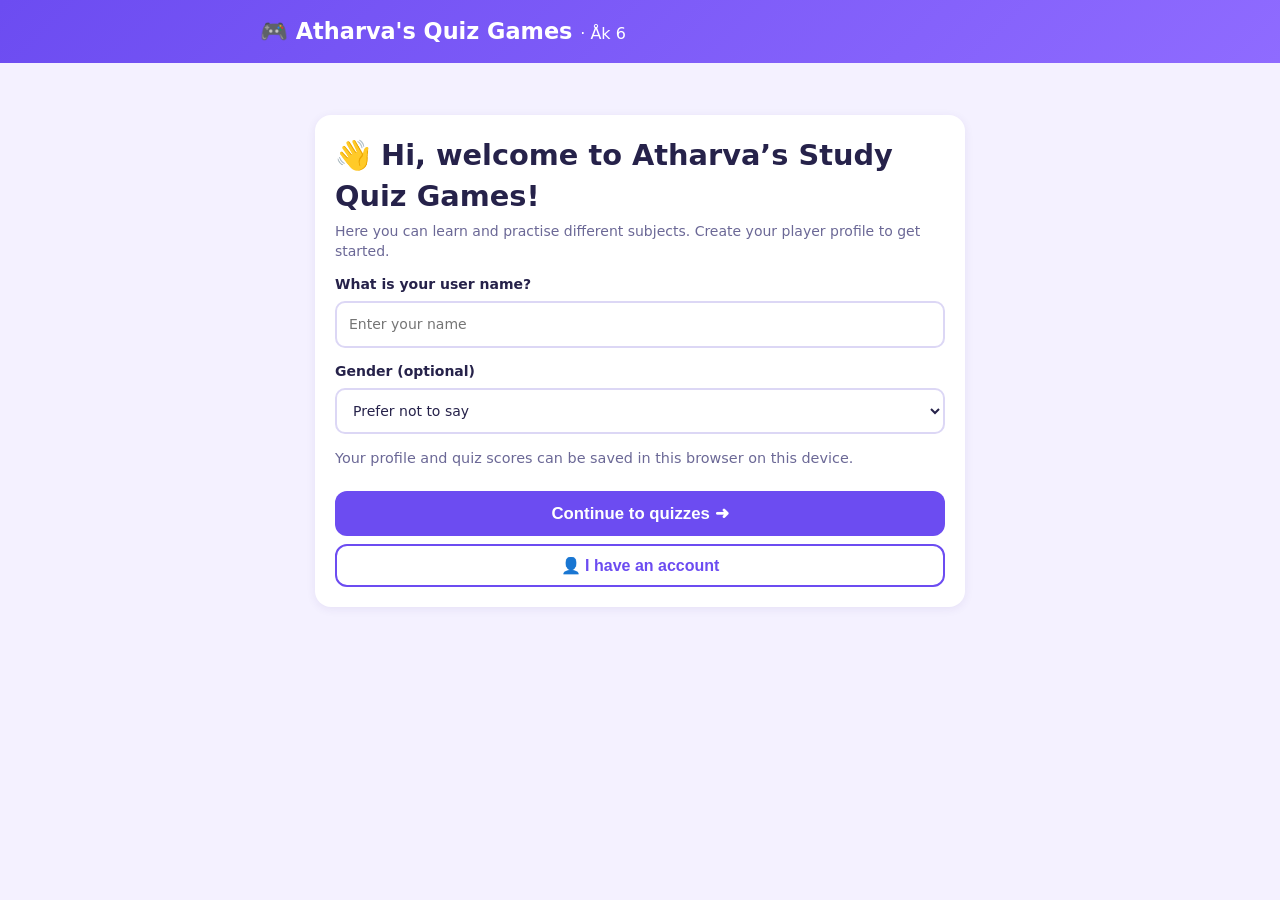
==== commit 9246fdeb: "updated Title" ====
--- a/Atharva's Quiz Games.html
+++ b/Atharva's Quiz Games.html
@@ -97,7 +97,7 @@
 
 <main>
   <section id="welcome" class="card welcome">
-    <h2>👋 Hi, welcome to Atharva’s Quiz Games!</h2>
+    <h2>👋 Hi, welcome to Atharva’s Study Quiz Games!</h2>
     <p class="sub">Here you can learn and practise different subjects. Create your player profile to get started.</p>
     <form id="profileForm">
       <label for="welcomeName">What is your user name?</label>
